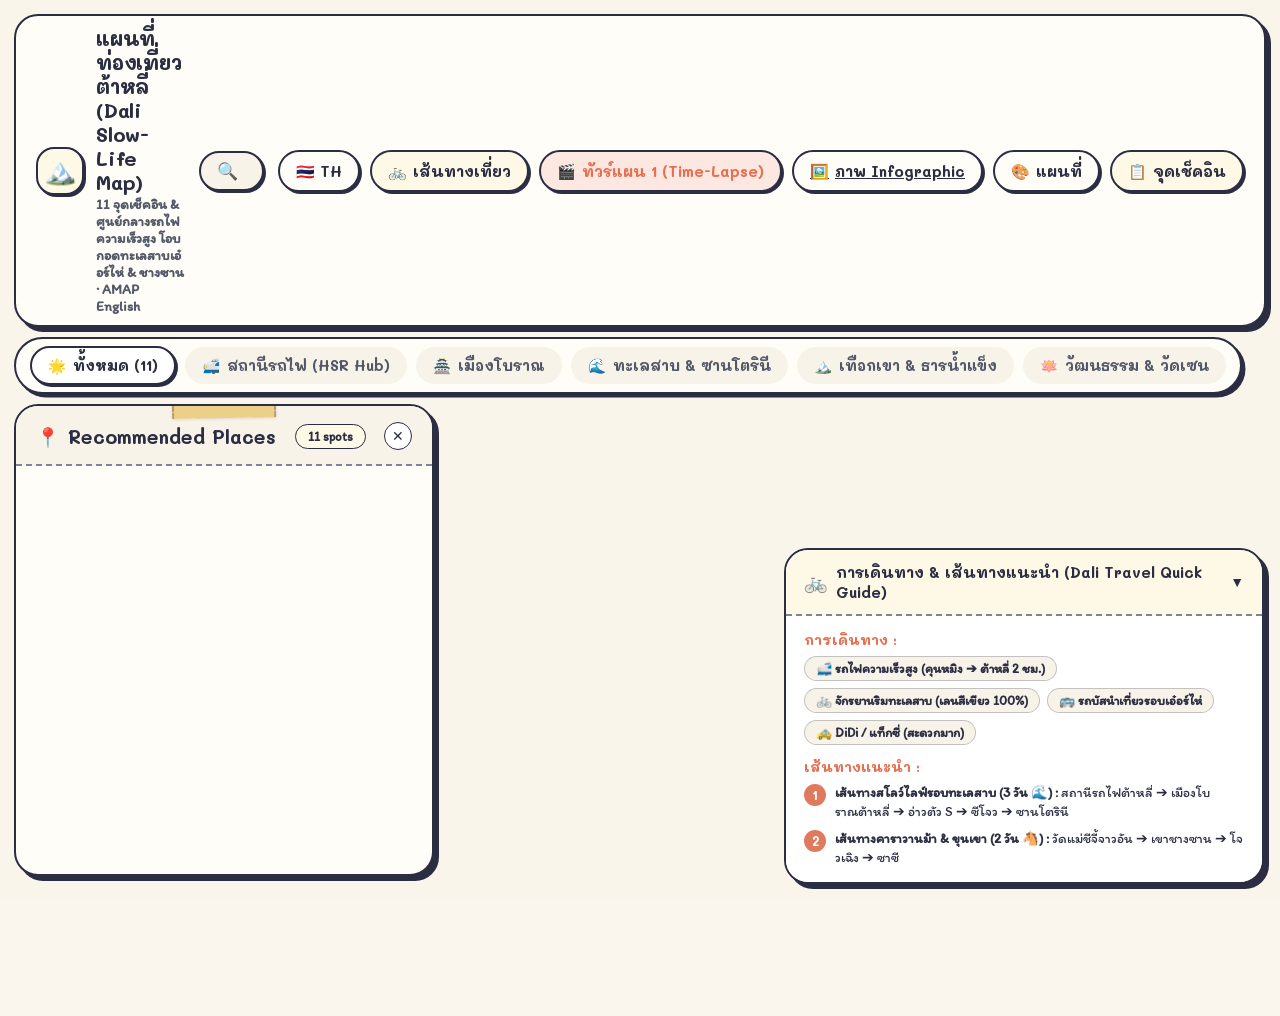
==== Dali/index.html @ 73f8899c "1st" ====
<!DOCTYPE html>
<html lang="en">
<head>
  <meta charset="UTF-8">
  <meta name="viewport" content="width=device-width, initial-scale=1.0">
  <title>Dali Geographic Discovery (AMAP English Edition)</title>
  <meta name="description" content="Interactive Geographic Travel Map of Dali, Yunnan powered by AMAP English Edition. Explore the top 10 attractions with pins, routing, and bilingual guides.">
  
  <!-- Google Fonts for Chill Hand-Drawn Travel Infographic Aesthetic -->
  <link rel="preconnect" href="https://fonts.googleapis.com">
  <link rel="preconnect" href="https://fonts.gstatic.com" crossorigin>
  <link href="https://fonts.googleapis.com/css2?family=Comfortaa:wght@600;700&family=Itim&family=Mali:ital,wght@0,400;0,500;0,600;0,700;1,400&family=Patrick+Hand&family=Quicksand:wght@500;600;700&display=swap" rel="stylesheet">
  
  <!-- Leaflet Map CSS -->
  <link rel="stylesheet" href="https://unpkg.com/leaflet@1.9.4/dist/leaflet.css" integrity="sha256-p4NxAoJBhIIN+hmNHrzRCf9tD/miZyoHS5obTRR9BMY=" crossorigin=""/>
  
  <!-- Application CSS -->
  <link rel="stylesheet" href="style.css">
</head>
<body>

  <div class="app-container">

    <!-- Top Floating Navigation Bar (Cozy Paper Sketch Style) -->
    <header class="top-navbar">
      <!-- Brand Section -->
      <div class="brand-section" id="brandSection" title="Click to reset map view">
        <div class="brand-icon">🏔️</div>
        <div class="brand-text">
          <h1 id="appTitle">แผนที่ท่องเที่ยวต้าหลี่ (Dali Slow-Life Map)</h1>
          <p id="appSubtitle">11 จุดเช็คอิน & ศูนย์กลางรถไฟความเร็วสูง โอบกอดทะเลสาบเอ๋อร์ไห่ & ชางซาน · AMAP English</p>
        </div>
      </div>

      <!-- Search Input -->
      <div class="nav-center">
        <div class="search-box">
          <span class="search-icon">🔍</span>
          <input type="text" id="searchInput" class="search-input" placeholder="ค้นหาจุดเช็คอิน, ชื่อภาษาอังกฤษ, จีน..." autocomplete="off">
          <button id="clearSearchBtn" class="clear-search-btn" title="Clear search">✕</button>
        </div>
      </div>

      <!-- Action Buttons -->
      <div class="nav-actions">
        <!-- Language Switcher -->
        <button id="btnLangToggle" class="btn-nav" title="Switch Language (TH / EN)">
          🇹🇭 TH
        </button>
        <!-- Scenic Route Toggle -->
        <button id="btnScenicRoute" class="btn-nav active" title="Toggle Scenic Travel Trails on map">
          <span>🚲</span> เส้นทางเที่ยว
        </button>
        <!-- Auto Tour -->
        <button id="btnAutoTour" class="btn-nav btn-tour" title="เปิดทัวร์อัตโนมัติ & ไทม์แลปส์ แผน 1: หุบเขาเสือกระโจน & ต้าหลี่ ซานโตรินี (6 วัน 5 คืน)">
          <span>🎬</span> ทัวร์แผน 1 (Time-Lapse)
        </button>
        <!-- Infographic Image Link -->
        <a href="dali_travel_infographic.png" target="_blank" class="btn-nav" id="btnInfographicPng" title="เปิดดู / ดาวน์โหลดภาพ Infographic แผนที่ลายเส้น (.PNG)">
          <span>🖼️</span> ภาพ Infographic
        </a>
        <!-- Map Style Switcher -->
        <button id="btnMapStyle" class="btn-nav" title="Toggle Map Layer (Cozy Paper AMAP / English / Bilingual / Satellite)">
          <span>🎨</span> แผนที่
        </button>
        <!-- Sidebar Toggle -->
        <button id="btnToggleSidebar" class="btn-nav active" title="Toggle attractions sidebar">
          <span>📋</span> จุดเช็คอิน
        </button>
      </div>
    </header>

    <!-- Category Filter Bar -->
    <nav class="filter-bar" aria-label="Attraction Categories">
      <button class="filter-pill active" data-category="all" id="filterAll">
        <span>🌟</span> ทั้งหมด (11)
      </button>
      <button class="filter-pill" data-category="transit_hub" id="filterTransit">
        <span>🚅</span> สถานีรถไฟ (HSR Hub)
      </button>
      <button class="filter-pill" data-category="ancient_town" id="filterTown">
        <span>🏯</span> เมืองโบราณ
      </button>
      <button class="filter-pill" data-category="nature_lake" id="filterLake">
        <span>🌊</span> ทะเลสาบ & ซานโตรินี
      </button>
      <button class="filter-pill" data-category="mountain_nature" id="filterMountain">
        <span>🏔️</span> เทือกเขา & ธารน้ำแข็ง
      </button>
      <button class="filter-pill" data-category="culture_heritage" id="filterCulture">
        <span>🪷</span> วัฒนธรรม & วัดเซน
      </button>
    </nav>

    <!-- Left Collapsible Sidebar -->
    <aside class="sidebar-panel" id="sidebarPanel">
      <div class="sidebar-header">
        <h2 id="sidebarHeaderTitle">
          <span>📍</span> Recommended Places
        </h2>
        <span class="sidebar-badge" id="attractionCount">11 spots</span>
        <button class="sidebar-close-btn" id="sidebarCloseBtn" title="Close sidebar">✕</button>
      </div>
      <div class="sidebar-content" id="attractionList">
        <!-- Rendered dynamically by app.js -->
      </div>
    </aside>

    <!-- Main Map Canvas -->
    <main id="map" aria-label="Interactive Map of Dali"></main>

    <!-- Auto Tour Bottom Player Banner -->
    <div class="tour-banner" id="tourBanner">
      <div class="tour-progress-box">
        <span class="tour-progress-title" id="tourProgressTitle">1. Dali Ancient Town</span>
        <span class="tour-progress-sub" id="tourProgressSub">Browsing Dali's scenic geography on AMAP...</span>
      </div>
      <div class="tour-controls">
        <button class="tour-btn" id="tourBtnNext" title="Skip to next spot">⏭️</button>
        <button class="tour-btn" id="tourBtnStop" title="Stop tour">⏹️</button>
      </div>
    </div>

    <!-- Cozy Travel Infographic Bottom Banner (Heilongjiang Illustrated Guide Style) -->
    <div class="travel-guide-banner" id="travelGuideBanner">
      <div class="guide-banner-header" id="guideBannerToggle" title="คลิกเพื่อย่อ/ขยายคำแนะนำการเดินทาง">
        <div class="guide-banner-title">
          <span class="guide-icon">🚲</span>
          <strong id="guideBannerTitle">การเดินทาง & เส้นทางแนะนำ (Dali Travel Quick Guide)</strong>
        </div>
        <button class="guide-collapse-btn" id="btnToggleGuideBanner" title="Toggle guide">▼</button>
      </div>
      <div class="guide-banner-body" id="guideBannerBody">
        <div class="guide-section">
          <span class="guide-label" id="guideTransportLabel">การเดินทาง :</span>
          <div class="guide-chips">
            <span class="guide-chip">🚅 <strong id="chipHsr">รถไฟความเร็วสูง</strong> (คุนหมิง ➔ ต้าหลี่ 2 ชม.)</span>
            <span class="guide-chip">🚲 <strong id="chipBike">จักรยานริมทะเลสาบ</strong> (เลนสีเขียว 100%)</span>
            <span class="guide-chip">🚌 <strong id="chipBus">รถบัสนำเที่ยวรอบเอ๋อร์ไห่</strong></span>
            <span class="guide-chip">🚕 <strong id="chipTaxi">DiDi / แท็กซี่</strong> (สะดวกมาก)</span>
          </div>
        </div>
        <div class="guide-section">
          <span class="guide-label" id="guideRoutesLabel">เส้นทางแนะนำ :</span>
          <div class="guide-routes">
            <div class="guide-route-item">
              <span class="route-num">1</span>
              <span class="route-desc" id="route1Desc"><strong>เส้นทางสโลว์ไลฟ์รอบทะเลสาบ (3 วัน 🌊) :</strong> สถานีรถไฟต้าหลี่ ➔ เมืองโบราณต้าหลี่ ➔ อ่าวตัว S ➔ ซีโจว ➔ ซานโตรินี</span>
            </div>
            <div class="guide-route-item">
              <span class="route-num">2</span>
              <span class="route-desc" id="route2Desc"><strong>เส้นทางคาราวานม้า & ขุนเขา (2 วัน 🐴) :</strong> วัดแม่ชีจี้จาวอัน ➔ เขาชางซาน ➔ โจวเฉิง ➔ ซาซี</span>
            </div>
          </div>
        </div>
      </div>
    </div>

    <!-- Detailed Modal Popup Window (Travel Diary Scrapbook Style) -->
    <div class="modal-overlay" id="modalOverlay">
      <div class="modal-container" id="attractionModal" role="dialog" aria-modal="true">
        
        <!-- Hero Header -->
        <div class="modal-hero">
          <img id="modalHeroImg" class="modal-hero-img" src="" alt="Attraction" />
          <div class="modal-hero-overlay"></div>
          
          <div class="modal-badges-top">
            <span class="badge-tag" id="modalOrderBadge" style="background:#0284c7">Spot 1 / 10</span>
            <span class="badge-tag" id="modalCategoryBadge" style="background:rgba(255,255,255,0.2)">Historic Town</span>
          </div>

          <button class="modal-close-btn" id="modalCloseBtn" title="Close window">✕</button>

          <div class="modal-hero-content">
            <h2 class="modal-title-th" id="modalTitleTh">Place Name</h2>
            <div class="modal-title-sub" id="modalTitleSub">Chinese · Pinyin (English)</div>
          </div>
        </div>

        <!-- Modal Body Content -->
        <div class="modal-body">
          
          <!-- Rating Box -->
          <div class="rating-bar">
            <div class="rating-score" id="modalRatingScore">⭐ 4.9 / 5.0</div>
            <div class="rating-desc" id="modalRatingDesc">Highly rated by international travelers</div>
          </div>

          <!-- Description Section -->
          <div class="section-block">
            <p class="desc-text" id="modalDescription"></p>
          </div>

          <!-- Info Grid -->
          <div class="info-grid">
            <div class="info-item">
              <div class="info-item-label" id="labelHours">⏰ Opening Hours</div>
              <div class="info-item-value" id="modalHours"></div>
            </div>
            <div class="info-item">
              <div class="info-item-label" id="labelBestTime">🌅 Best Time (Golden Hour)</div>
              <div class="info-item-value" id="modalBestTime"></div>
            </div>
            <div class="info-item">
              <div class="info-item-label" id="labelTicket">🎫 Admission Fee</div>
              <div class="info-item-value" id="modalTicket"></div>
            </div>
            <div class="info-item">
              <div class="info-item-label" id="labelTransport">🚕 Getting There</div>
              <div class="info-item-value" id="modalTransport"></div>
            </div>
          </div>

          <!-- Highlights Section -->
          <div class="section-block">
            <h3 id="labelHighlights"><span>✨</span> Must-See Highlights</h3>
            <ul class="highlight-list" id="modalHighlights"></ul>
          </div>

        </div>

        <!-- Modal Footer Actions -->
        <div class="modal-footer">
          <div class="nav-modal-group">
            <button class="btn-modal-nav" id="btnModalPrev"><span>◀</span> Previous</button>
            <button class="btn-modal-nav" id="btnModalNext">Next <span>▶</span></button>
          </div>

          <div class="external-map-group">
            <button class="btn-map-action btn-copy-gps" id="btnCopyGps" title="Copy GPS Coordinates">
              <span>📋</span> Copy GPS
            </button>
            <a class="btn-map-action btn-gaode" id="btnGaodeMap" target="_blank" rel="noopener noreferrer" title="Open in Gaode Map (Amap)">
              <span>📍</span> Gaode Map
            </a>
            <a class="btn-map-action btn-copy-gps" id="btnGoogleMap" target="_blank" rel="noopener noreferrer" title="Open in Google Maps">
              <span>🗺️</span> Google Maps
            </a>
          </div>
        </div>

      </div>
    </div>

    <!-- Toast Notification -->
    <div class="toast-msg" id="toastMsg">Copied!</div>

  </div>

  <!-- Leaflet Map JS -->
  <script src="https://unpkg.com/leaflet@1.9.4/dist/leaflet.js" integrity="sha256-20nQCchB9co0qIjJZRGuk2/Z9VM+kNiyxNV1lvTlZBo=" crossorigin=""></script>
  
  <!-- Data and Application Script -->
  <script src="data.js"></script>
  <script src="plan1_data.js"></script>
  <script src="plan1_tour.js"></script>
  <script src="app.js"></script>
</body>
</html>
---- Dali/style.css ----
/* ==========================================================================
   Dali Geographic Discovery - Hand-Drawn Cozy Travel Infographic Theme
   Large, Highly Legible Typography (Mali & Itim Hand-Lettering)
   ========================================================================== */

:root {
  /* Typography - Playful Hand-Drawn Lettering */
  --font-main: 'Itim', 'Mali', 'Comfortaa', -apple-system, BlinkMacSystemFont, 'Segoe UI', sans-serif;
  --font-heading: 'Mali', 'Itim', cursive, sans-serif;
  --font-hand: 'Patrick Hand', 'Mali', cursive;

  /* Color Palette - Warm Paper, Charcoal Ink & Cozy Pastels */
  --color-canvas: #FAF6EE;
  --color-paper: #FFFDF8;
  --color-paper-alt: #F7F3E9;
  --color-ink: #2B2D42;
  --color-ink-muted: #535868;
  --color-ink-light: #7E8496;

  /* Accent Tones */
  --color-primary: #E07A5F;
  --color-primary-soft: #FDE8E1;
  --color-accent: #F4A261;
  --color-lake: #4EA8DE;
  --color-lake-soft: #E2F3FD;
  --color-sage: #5B8266;
  --color-sage-soft: #E5F0E8;
  --color-gold: #E9C46A;
  --color-gold-soft: #FEF8E7;
  --color-lavender: #9D8DF1;
  --color-lavender-soft: #F0EDFD;
  --color-coral: #E76F51;

  /* Doodle Outline & Shadow Styling (Comic / Neobrutalist Sketch) */
  --border-doodle: 2.2px solid var(--color-ink);
  --border-doodle-thick: 2.8px solid var(--color-ink);
  --border-doodle-thin: 1.8px solid var(--color-ink);
  --shadow-doodle-sm: 2px 2px 0px var(--color-ink);
  --shadow-doodle: 3.5px 3.5px 0px var(--color-ink);
  --shadow-doodle-lg: 5px 5px 0px var(--color-ink);
  --shadow-doodle-hover: 1.5px 1.5px 0px var(--color-ink);

  /* Border Radii */
  --radius-sm: 12px;
  --radius-md: 18px;
  --radius-lg: 24px;
  --radius-full: 9999px;

  /* Transitions */
  --transition-bounce: all 0.22s cubic-bezier(0.34, 1.56, 0.64, 1);
  --transition-smooth: all 0.2s ease-in-out;
}

/* Base Reset */
* {
  margin: 0;
  padding: 0;
  box-sizing: border-box;
}

body {
  font-family: var(--font-main);
  font-size: 15px;
  background-color: var(--color-canvas);
  color: var(--color-ink);
  overflow: hidden;
  height: 100vh;
  width: 100vw;
  user-select: none;
  -webkit-font-smoothing: antialiased;
}

/* App Container */
.app-container {
  position: relative;
  width: 100vw;
  height: 100vh;
  overflow: hidden;
  background-color: var(--color-canvas);
}

/* Map Canvas - Soft Cozy Paper Base */
#map {
  width: 100%;
  height: 100%;
  background: #FAF5EB;
  z-index: 1;
}

/* Cozy Illustrated Map Tile Filter (Blends AMAP into Warm Paper Aesthetic) */
.leaflet-tile-pane {
  transition: filter 0.3s ease;
}

.cozy-tile-filter .leaflet-tile-pane {
  filter: sepia(28%) saturate(120%) hue-rotate(5deg) contrast(100%) brightness(98%);
}

/* --------------------------------------------------------------------------
   Top Floating Navigation Bar (Cozy Paper Sketch Style)
   -------------------------------------------------------------------------- */
.top-navbar {
  position: absolute;
  top: 14px;
  left: 14px;
  right: 14px;
  z-index: 1000;
  display: flex;
  align-items: center;
  justify-content: space-between;
  gap: 14px;
  padding: 10px 20px;
  background: var(--color-paper);
  border: var(--border-doodle-thick);
  border-radius: var(--radius-lg);
  box-shadow: var(--shadow-doodle-lg);
  pointer-events: auto;
}

/* Brand Section */
.brand-section {
  display: flex;
  align-items: center;
  gap: 12px;
  cursor: pointer;
  transition: var(--transition-bounce);
}

.brand-section:hover {
  transform: scale(1.02) rotate(-0.5deg);
}

.brand-icon {
  width: 48px;
  height: 48px;
  border-radius: var(--radius-md);
  background: var(--color-gold-soft);
  border: var(--border-doodle);
  box-shadow: var(--shadow-doodle-sm);
  display: flex;
  align-items: center;
  justify-content: center;
  font-size: 26px;
  flex-shrink: 0;
}

.brand-text h1 {
  font-family: var(--font-heading);
  font-size: 20px;
  font-weight: 700;
  color: var(--color-ink);
  line-height: 1.2;
  letter-spacing: -0.2px;
}

.brand-text p {
  font-size: 14px;
  font-weight: 600;
  color: var(--color-ink-muted);
  margin-top: 2px;
}

/* Search Box */
.nav-center {
  flex: 1;
  max-width: 460px;
}

.search-box {
  position: relative;
  display: flex;
  align-items: center;
  background: var(--color-paper-alt);
  border: var(--border-doodle);
  border-radius: var(--radius-full);
  padding: 8px 16px;
  box-shadow: var(--shadow-doodle-sm);
  transition: var(--transition-smooth);
}

.search-box:focus-within {
  background: #FFFFFF;
  border-color: var(--color-primary);
  box-shadow: var(--shadow-doodle);
}

.search-icon {
  font-size: 17px;
  color: var(--color-ink-muted);
  margin-right: 8px;
}

.search-input {
  width: 100%;
  border: none;
  background: transparent;
  outline: none;
  font-family: var(--font-main);
  font-size: 15.5px;
  font-weight: 600;
  color: var(--color-ink);
}

.search-input::placeholder {
  color: var(--color-ink-light);
  font-style: italic;
}

.clear-search-btn {
  background: none;
  border: none;
  font-size: 16px;
  color: var(--color-ink-muted);
  cursor: pointer;
  padding: 2px 6px;
  display: none;
  transition: var(--transition-smooth);
}

.clear-search-btn:hover {
  color: var(--color-coral);
  transform: scale(1.15);
}

/* Nav Action Buttons */
.nav-actions {
  display: flex;
  align-items: center;
  gap: 10px;
}

.btn-nav {
  display: inline-flex;
  align-items: center;
  gap: 6px;
  padding: 9px 16px;
  font-family: var(--font-heading);
  font-size: 15px;
  font-weight: 700;
  background: var(--color-paper);
  color: var(--color-ink);
  border: var(--border-doodle);
  border-radius: var(--radius-full);
  box-shadow: var(--shadow-doodle-sm);
  cursor: pointer;
  transition: var(--transition-bounce);
  white-space: nowrap;
}

.btn-nav:hover {
  transform: translate(-1.5px, -1.5px);
  box-shadow: var(--shadow-doodle);
  background: #FFFFFF;
}

.btn-nav:active {
  transform: translate(2px, 2px);
  box-shadow: 0px 0px 0px var(--color-ink);
}

.btn-nav.active {
  background: var(--color-gold-soft);
  border-color: var(--color-ink);
  color: var(--color-ink);
  font-weight: 800;
}

.btn-tour {
  background: var(--color-primary-soft);
  color: var(--color-coral);
}

.btn-tour:hover {
  background: #FFEDD5;
}

/* --------------------------------------------------------------------------
   Category Filter Bar (Cute Pastel Badges)
   -------------------------------------------------------------------------- */
.filter-bar {
  position: absolute;
  top: 108px;
  left: 14px;
  z-index: 990;
  display: flex;
  align-items: center;
  gap: 9px;
  padding: 7px 14px;
  background: var(--color-paper);
  border: var(--border-doodle);
  border-radius: var(--radius-full);
  box-shadow: var(--shadow-doodle);
  pointer-events: auto;
  overflow-x: auto;
  max-width: calc(100vw - 28px);
}

.filter-pill {
  display: inline-flex;
  align-items: center;
  gap: 7px;
  padding: 8px 16px;
  font-family: var(--font-heading);
  font-size: 14.5px;
  font-weight: 700;
  background: var(--color-paper-alt);
  color: var(--color-ink-muted);
  border: 1.5px solid transparent;
  border-radius: var(--radius-full);
  cursor: pointer;
  transition: var(--transition-bounce);
  white-space: nowrap;
}

.filter-pill:hover {
  background: #FFFFFF;
  color: var(--color-ink);
  transform: translateY(-1.5px);
}

.filter-pill.active {
  background: #FFFFFF;
  color: var(--color-ink);
  border: var(--border-doodle);
  box-shadow: var(--shadow-doodle-sm);
  font-weight: 800;
}

/* Category specific active colors */
.filter-pill[data-category="transit_hub"].active {
  background: #FEE2E2;
}
.filter-pill[data-category="ancient_town"].active {
  background: #FFF1E6;
}
.filter-pill[data-category="nature_lake"].active {
  background: var(--color-lake-soft);
}
.filter-pill[data-category="mountain_nature"].active {
  background: var(--color-sage-soft);
}
.filter-pill[data-category="culture_heritage"].active {
  background: var(--color-lavender-soft);
}

/* --------------------------------------------------------------------------
   Left Collapsible Sidebar (Travel Diary Scrapbook)
   -------------------------------------------------------------------------- */
.sidebar-panel {
  position: absolute;
  top: 172px;
  bottom: 24px;
  left: 14px;
  width: 420px;
  z-index: 990;
  display: flex;
  flex-direction: column;
  background: var(--color-paper);
  border: var(--border-doodle-thick);
  border-radius: var(--radius-lg);
  box-shadow: var(--shadow-doodle-lg);
  transition: transform 0.32s cubic-bezier(0.34, 1.56, 0.64, 1);
  overflow: hidden;
  pointer-events: auto;
}

.sidebar-panel.collapsed {
  transform: translateX(-460px);
}

/* Decorative Washi Tape on Sidebar */
.sidebar-panel::before {
  content: "";
  position: absolute;
  top: -8px;
  left: 50%;
  transform: translateX(-50%) rotate(-1deg);
  width: 100px;
  height: 20px;
  background: rgba(233, 196, 106, 0.75);
  border-left: 2px dashed rgba(43, 45, 66, 0.3);
  border-right: 2px dashed rgba(43, 45, 66, 0.3);
  z-index: 10;
  box-shadow: 0 1px 3px rgba(0,0,0,0.1);
}

.sidebar-header {
  display: flex;
  align-items: center;
  justify-content: space-between;
  padding: 16px 20px 14px;
  border-bottom: 2px dashed var(--color-ink-light);
  background: var(--color-paper-alt);
}

.sidebar-header h2 {
  font-family: var(--font-heading);
  font-size: 19px;
  font-weight: 700;
  color: var(--color-ink);
  display: flex;
  align-items: center;
  gap: 8px;
}

.sidebar-badge {
  font-size: 13px;
  font-weight: 700;
  padding: 4px 12px;
  border-radius: var(--radius-full);
  background: var(--color-gold-soft);
  border: var(--border-doodle-thin);
  color: var(--color-ink);
}

.sidebar-close-btn {
  background: none;
  border: var(--border-doodle-thin);
  width: 28px;
  height: 28px;
  border-radius: 50%;
  font-size: 14px;
  cursor: pointer;
  display: flex;
  align-items: center;
  justify-content: center;
  color: var(--color-ink);
  background: #FFFFFF;
  transition: var(--transition-bounce);
}

.sidebar-close-btn:hover {
  transform: scale(1.1) rotate(90deg);
  background: #FEE2E2;
}

.sidebar-content {
  flex: 1;
  overflow-y: auto;
  padding: 14px 16px;
  display: flex;
  flex-direction: column;
  gap: 14px;
}

.sidebar-content::-webkit-scrollbar {
  width: 7px;
}
.sidebar-content::-webkit-scrollbar-thumb {
  background: var(--color-ink-light);
  border-radius: 4px;
}

/* --------------------------------------------------------------------------
   Attraction Cards (Hand-Drawn Index Cards / Postcards)
   -------------------------------------------------------------------------- */
.attraction-card {
  position: relative;
  display: flex;
  flex-direction: column;
  gap: 11px;
  padding: 14px;
  background: #FFFFFF;
  border: var(--border-doodle);
  border-radius: var(--radius-md);
  box-shadow: var(--shadow-doodle-sm);
  cursor: pointer;
  transition: var(--transition-bounce);
}

.attraction-card:hover {
  transform: translate(-2px, -2px) rotate(-0.5deg);
  box-shadow: var(--shadow-doodle);
  background: #FFFEFA;
}

.attraction-card.active {
  border-color: var(--color-coral);
  background: #FFFBF5;
  box-shadow: var(--shadow-doodle);
  transform: translate(-2px, -2px);
}

/* Card Top Row */
.card-top-row {
  display: flex;
  gap: 14px;
  align-items: flex-start;
}

/* Polaroid-Style Image Thumbnail */
.card-thumb-wrapper {
  position: relative;
  width: 90px;
  height: 90px;
  flex-shrink: 0;
  border-radius: var(--radius-sm);
  overflow: hidden;
  border: var(--border-doodle-thin);
  background: #FFFFFF;
  box-shadow: 1px 1px 0px var(--color-ink);
}

.card-thumb {
  width: 100%;
  height: 100%;
  object-fit: cover;
  transition: transform 0.3s ease;
}

.attraction-card:hover .card-thumb {
  transform: scale(1.08);
}

.card-order-tag {
  position: absolute;
  top: 4px;
  left: 4px;
  width: 25px;
  height: 25px;
  border-radius: 50%;
  background: var(--color-ink);
  color: #FFFFFF;
  font-family: var(--font-heading);
  font-size: 12.5px;
  font-weight: 700;
  display: flex;
  align-items: center;
  justify-content: center;
  border: 1.5px solid #FFFFFF;
  box-shadow: 0 1px 3px rgba(0,0,0,0.3);
}

.card-info {
  flex: 1;
  min-width: 0;
}

.card-title-row {
  display: flex;
  align-items: baseline;
  justify-content: space-between;
  gap: 6px;
  margin-bottom: 2px;
}

.card-title {
  font-family: var(--font-heading);
  font-size: 17.5px;
  font-weight: 700;
  color: var(--color-ink);
  white-space: nowrap;
  overflow: hidden;
  text-overflow: ellipsis;
}

.card-score {
  font-size: 14px;
  font-weight: 700;
  color: #D97706;
  white-space: nowrap;
}

.card-sub {
  font-size: 13.5px;
  color: var(--color-ink-muted);
  white-space: nowrap;
  overflow: hidden;
  text-overflow: ellipsis;
  margin-bottom: 7px;
}

.card-meta-chips {
  display: flex;
  flex-wrap: wrap;
  gap: 6px;
}

.card-chip {
  font-size: 12.5px;
  font-weight: 600;
  padding: 3px 9px;
  border-radius: var(--radius-full);
  background: var(--color-paper-alt);
  border: 1px solid rgba(43, 45, 66, 0.22);
  color: var(--color-ink-muted);
}

/* 3 Short Bullet Points in Card (Heilongjiang Illustrated Guide Style!) */
.card-bullets-list {
  display: flex;
  flex-direction: column;
  gap: 5px;
  padding-top: 10px;
  border-top: 1.5px dashed rgba(43, 45, 66, 0.2);
  list-style: none;
}

.card-bullet-item {
  display: flex;
  align-items: flex-start;
  gap: 7px;
  font-size: 14px;
  font-weight: 500;
  color: var(--color-ink);
  line-height: 1.45;
}

.card-bullet-dot {
  width: 7px;
  height: 7px;
  border-radius: 50%;
  background: var(--color-primary);
  margin-top: 6px;
  flex-shrink: 0;
}

/* --------------------------------------------------------------------------
   Cozy Illustrated Pinpoint Marker Pins on Map
   Exact Mathematical Needle Anchor for Zero Drift Under Zoom
   -------------------------------------------------------------------------- */
.leaflet-precise-marker-wrapper {
  background: transparent !important;
  border: none !important;
}

.cozy-sticker-marker {
  position: relative;
  width: 250px;
  height: 60px;
  pointer-events: auto;
  cursor: pointer;
  filter: drop-shadow(2px 2px 0px rgba(43, 45, 66, 0.9));
  transition: transform 0.2s cubic-bezier(0.34, 1.56, 0.64, 1);
}

.cozy-sticker-marker:hover {
  transform: scale(1.08) translateY(-4px) rotate(-1deg);
}

.cozy-sticker-marker.active {
  transform: scale(1.12) translateY(-6px);
  filter: drop-shadow(3px 3px 0px rgba(224, 122, 95, 0.9));
}

/* The Sticker Pill Bubble */
.sticker-pill {
  position: absolute;
  top: 0;
  left: 50%;
  transform: translateX(-50%);
  display: flex;
  align-items: center;
  gap: 7px;
  padding: 5px 12px 5px 8px;
  background: #FFFFFF;
  border: 2.4px solid var(--color-ink);
  border-radius: var(--radius-full);
  white-space: nowrap;
  max-width: 246px;
  z-index: 2;
}

.sticker-num {
  width: 25px;
  height: 25px;
  border-radius: 50%;
  background: var(--color-ink);
  color: #FFFFFF;
  font-family: var(--font-heading);
  font-size: 13.5px;
  font-weight: 700;
  display: flex;
  align-items: center;
  justify-content: center;
  flex-shrink: 0;
}

.sticker-icon {
  font-size: 17px;
  line-height: 1;
}

.sticker-name {
  font-family: var(--font-heading);
  font-size: 14px;
  font-weight: 700;
  color: var(--color-ink);
  max-width: 170px;
  overflow: hidden;
  text-overflow: ellipsis;
}

/* The Needle Pointer (Pointing to [125, 60]) */
.sticker-needle {
  position: absolute;
  bottom: 6px;
  left: 50%;
  transform: translateX(-50%);
  width: 0;
  height: 0;
  border-left: 8px solid transparent;
  border-right: 8px solid transparent;
  border-top: 11px solid var(--color-ink);
  z-index: 1;
}

/* Needle Inner Colored Core */
.sticker-needle::after {
  content: "";
  position: absolute;
  top: -11px;
  left: -6px;
  width: 0;
  height: 0;
  border-left: 6px solid transparent;
  border-right: 6px solid transparent;
  border-top: 8px solid #FFFFFF;
}

/* Coordinate Ground Anchor Dot */
.sticker-dot {
  position: absolute;
  bottom: 0px;
  left: 50%;
  transform: translateX(-50%);
  width: 8px;
  height: 8px;
  border-radius: 50%;
  background: var(--color-ink);
  border: 1.5px solid #FFFFFF;
  z-index: 3;
}

/* Custom Leaflet Tooltip (Chill Sketch Card) */
.custom-leaflet-tooltip {
  background: var(--color-paper) !important;
  color: var(--color-ink) !important;
  border: var(--border-doodle) !important;
  border-radius: var(--radius-md) !important;
  box-shadow: var(--shadow-doodle) !important;
  padding: 12px 16px !important;
  font-family: var(--font-main) !important;
}

.leaflet-tooltip-top:before {
  border-top-color: var(--color-ink) !important;
}

/* --------------------------------------------------------------------------
   Scenic Travel Route Dotted Lines on Map
   -------------------------------------------------------------------------- */
.scenic-route-dash {
  stroke-dasharray: 8, 8;
  animation: dashAnimation 30s linear infinite;
}

@keyframes dashAnimation {
  from { stroke-dashoffset: 200; }
  to { stroke-dashoffset: 0; }
}

/* --------------------------------------------------------------------------
   Signature Bottom Travel Infographic Card (Heilongjiang Style)
   -------------------------------------------------------------------------- */
.travel-guide-banner {
  position: absolute;
  bottom: 16px;
  right: 16px;
  z-index: 990;
  width: 480px;
  max-width: calc(100vw - 32px);
  background: var(--color-paper);
  border: var(--border-doodle-thick);
  border-radius: var(--radius-lg);
  box-shadow: var(--shadow-doodle-lg);
  overflow: hidden;
  pointer-events: auto;
  transition: var(--transition-bounce);
}

.guide-banner-header {
  display: flex;
  align-items: center;
  justify-content: space-between;
  padding: 12px 18px;
  background: var(--color-gold-soft);
  border-bottom: 2px dashed var(--color-ink-light);
  cursor: pointer;
}

.guide-banner-title {
  display: flex;
  align-items: center;
  gap: 8px;
  font-family: var(--font-heading);
  font-size: 15px;
  font-weight: 700;
  color: var(--color-ink);
}

.guide-icon {
  font-size: 19px;
}

.guide-collapse-btn {
  background: none;
  border: none;
  font-size: 14px;
  color: var(--color-ink);
  cursor: pointer;
  transition: transform 0.2s ease;
}

.travel-guide-banner.minimized .guide-collapse-btn {
  transform: rotate(-180deg);
}

.travel-guide-banner.minimized .guide-banner-body {
  display: none;
}

.guide-banner-body {
  padding: 14px 18px;
  display: flex;
  flex-direction: column;
  gap: 12px;
  background: #FFFFFF;
}

.guide-section {
  display: flex;
  flex-direction: column;
  gap: 7px;
}

.guide-label {
  font-family: var(--font-heading);
  font-size: 14px;
  font-weight: 700;
  color: var(--color-coral);
  display: flex;
  align-items: center;
  gap: 5px;
}

.guide-chips {
  display: flex;
  flex-wrap: wrap;
  gap: 7px;
}

.guide-chip {
  font-size: 13px;
  font-weight: 600;
  padding: 4px 11px;
  border-radius: var(--radius-full);
  background: var(--color-paper-alt);
  border: 1px solid rgba(43, 45, 66, 0.25);
  color: var(--color-ink);
}

.guide-routes {
  display: flex;
  flex-direction: column;
  gap: 7px;
}

.guide-route-item {
  display: flex;
  align-items: flex-start;
  gap: 9px;
  font-size: 13.5px;
  line-height: 1.45;
  color: var(--color-ink);
}

.route-num {
  width: 22px;
  height: 22px;
  border-radius: 50%;
  background: var(--color-primary);
  color: #FFFFFF;
  font-family: var(--font-heading);
  font-size: 12.5px;
  font-weight: 700;
  display: flex;
  align-items: center;
  justify-content: center;
  flex-shrink: 0;
  margin-top: 1px;
}

/* --------------------------------------------------------------------------
   Auto Tour Player Banner
   -------------------------------------------------------------------------- */
.tour-banner {
  position: absolute;
  bottom: 20px;
  left: 50%;
  transform: translateX(-50%) translateY(120px);
  z-index: 1000;
  display: flex;
  align-items: center;
  gap: 18px;
  padding: 12px 24px;
  background: var(--color-paper);
  border: var(--border-doodle-thick);
  border-radius: var(--radius-full);
  box-shadow: var(--shadow-doodle-lg);
  pointer-events: auto;
  transition: transform 0.3s cubic-bezier(0.34, 1.56, 0.64, 1);
}

.tour-banner.active {
  transform: translateX(-50%) translateY(0);
}

.tour-progress-box {
  display: flex;
  flex-direction: column;
}

.tour-progress-title {
  font-family: var(--font-heading);
  font-size: 16px;
  font-weight: 700;
  color: var(--color-ink);
}

.tour-progress-sub {
  font-size: 13px;
  color: var(--color-ink-muted);
}

.tour-controls {
  display: flex;
  gap: 10px;
}

.tour-btn {
  background: var(--color-paper-alt);
  border: var(--border-doodle);
  border-radius: 50%;
  width: 36px;
  height: 36px;
  cursor: pointer;
  display: flex;
  align-items: center;
  justify-content: center;
  font-size: 16px;
  transition: var(--transition-bounce);
}

.tour-btn:hover {
  transform: scale(1.1);
  background: #FFFFFF;
}

/* --------------------------------------------------------------------------
   Travel Diary Scrapbook Modal Window
   -------------------------------------------------------------------------- */
.modal-overlay {
  position: fixed;
  inset: 0;
  z-index: 2000;
  background: rgba(43, 45, 66, 0.55);
  backdrop-filter: blur(4px);
  display: flex;
  align-items: center;
  justify-content: center;
  padding: 20px;
  opacity: 0;
  pointer-events: none;
  transition: opacity 0.28s ease;
}

.modal-overlay.active {
  opacity: 1;
  pointer-events: auto;
}

.modal-container {
  position: relative;
  width: 100%;
  max-width: 660px;
  max-height: 88vh;
  background: var(--color-paper);
  border: var(--border-doodle-thick);
  border-radius: var(--radius-lg);
  box-shadow: var(--shadow-doodle-lg);
  display: flex;
  flex-direction: column;
  overflow: hidden;
  transform: scale(0.92) rotate(-1deg);
  transition: transform 0.3s cubic-bezier(0.34, 1.56, 0.64, 1);
}

.modal-overlay.active .modal-container {
  transform: scale(1) rotate(0deg);
}

/* Washi Tape on Modal Header */
.modal-container::before {
  content: "";
  position: absolute;
  top: -8px;
  left: 50%;
  transform: translateX(-50%) rotate(1deg);
  width: 130px;
  height: 24px;
  background: rgba(224, 122, 95, 0.75);
  border-left: 2px dashed rgba(43, 45, 66, 0.3);
  border-right: 2px dashed rgba(43, 45, 66, 0.3);
  z-index: 20;
}

/* Modal Hero */
.modal-hero {
  position: relative;
  height: 250px;
  overflow: hidden;
  border-bottom: var(--border-doodle);
}

.modal-hero-img {
  width: 100%;
  height: 100%;
  object-fit: cover;
}

.modal-hero-overlay {
  position: absolute;
  inset: 0;
  background: linear-gradient(to top, rgba(43, 45, 66, 0.85) 0%, rgba(43, 45, 66, 0.2) 60%, transparent 100%);
}

.modal-badges-top {
  position: absolute;
  top: 14px;
  left: 14px;
  z-index: 5;
  display: flex;
  gap: 8px;
}

.badge-tag {
  font-family: var(--font-heading);
  font-size: 13px;
  font-weight: 700;
  padding: 5px 12px;
  border-radius: var(--radius-full);
  border: 1.8px solid var(--color-ink);
  box-shadow: var(--shadow-doodle-sm);
  color: var(--color-ink);
  background: #FFFFFF;
}

.modal-close-btn {
  position: absolute;
  top: 14px;
  right: 14px;
  z-index: 5;
  width: 36px;
  height: 36px;
  border-radius: 50%;
  background: #FFFFFF;
  border: var(--border-doodle);
  box-shadow: var(--shadow-doodle-sm);
  color: var(--color-ink);
  font-size: 18px;
  cursor: pointer;
  display: flex;
  align-items: center;
  justify-content: center;
  transition: var(--transition-bounce);
}

.modal-close-btn:hover {
  transform: scale(1.1) rotate(90deg);
  background: #FEE2E2;
}

.modal-hero-content {
  position: absolute;
  bottom: 16px;
  left: 20px;
  right: 20px;
  z-index: 5;
}

.modal-title-th {
  font-family: var(--font-heading);
  font-size: 26px;
  font-weight: 700;
  color: #FFFFFF;
  text-shadow: 1px 1px 2px rgba(0,0,0,0.6);
}

.modal-title-sub {
  font-size: 15px;
  color: #E2E8F0;
  margin-top: 3px;
}

/* Modal Body */
.modal-body {
  flex: 1;
  overflow-y: auto;
  padding: 20px;
  display: flex;
  flex-direction: column;
  gap: 16px;
  background: var(--color-paper);
}

.rating-bar {
  display: flex;
  align-items: center;
  gap: 12px;
  padding: 10px 16px;
  background: var(--color-gold-soft);
  border: var(--border-doodle-thin);
  border-radius: var(--radius-md);
}

.rating-score {
  font-family: var(--font-heading);
  font-size: 17px;
  font-weight: 700;
  color: #B45309;
}

.rating-desc {
  font-size: 14px;
  font-weight: 600;
  color: var(--color-ink-muted);
}

.section-block h3 {
  font-family: var(--font-heading);
  font-size: 17.5px;
  font-weight: 700;
  color: var(--color-ink);
  margin-bottom: 9px;
  display: flex;
  align-items: center;
  gap: 6px;
}

.desc-text {
  font-size: 15.5px;
  line-height: 1.65;
  color: var(--color-ink);
}

/* Info Grid (Pastel Sticky Notes) */
.info-grid {
  display: grid;
  grid-template-columns: repeat(2, 1fr);
  gap: 12px;
}

.info-item {
  padding: 12px 14px;
  background: #FFFFFF;
  border: var(--border-doodle-thin);
  border-radius: var(--radius-sm);
  box-shadow: 1.5px 1.5px 0px var(--color-ink);
}

.info-item-label {
  font-family: var(--font-heading);
  font-size: 12.5px;
  font-weight: 700;
  color: var(--color-coral);
  margin-bottom: 4px;
}

.info-item-value {
  font-size: 14.5px;
  color: var(--color-ink);
  line-height: 1.45;
}

/* Highlights List */
.highlight-list {
  list-style: none;
  display: flex;
  flex-direction: column;
  gap: 9px;
}

.highlight-list li {
  position: relative;
  padding-left: 24px;
  font-size: 14.5px;
  line-height: 1.55;
  color: var(--color-ink);
}

.highlight-list li::before {
  content: "✨";
  position: absolute;
  left: 0;
  top: 0;
  font-size: 15px;
}

/* Modal Footer */
.modal-footer {
  display: flex;
  align-items: center;
  justify-content: space-between;
  gap: 12px;
  padding: 14px 20px;
  background: var(--color-paper-alt);
  border-top: var(--border-doodle);
}

.nav-modal-group, .external-map-group {
  display: flex;
  gap: 8px;
}

.btn-modal-nav, .btn-map-action {
  font-family: var(--font-heading);
  font-size: 14px;
  font-weight: 700;
  padding: 8px 14px;
  border: var(--border-doodle);
  border-radius: var(--radius-full);
  background: #FFFFFF;
  color: var(--color-ink);
  cursor: pointer;
  box-shadow: var(--shadow-doodle-sm);
  text-decoration: none;
  display: inline-flex;
  align-items: center;
  gap: 6px;
  transition: var(--transition-bounce);
}

.btn-modal-nav:hover, .btn-map-action:hover {
  transform: translate(-1.5px, -1.5px);
  box-shadow: var(--shadow-doodle);
  background: #FFFDF8;
}

.btn-modal-nav:active, .btn-map-action:active {
  transform: translate(2px, 2px);
  box-shadow: 0px 0px 0px var(--color-ink);
}

.btn-gaode {
  background: var(--color-gold-soft);
}

/* Toast Message */
.toast-msg {
  position: fixed;
  bottom: 24px;
  left: 50%;
  transform: translateX(-50%) translateY(80px);
  z-index: 3000;
  padding: 10px 22px;
  background: var(--color-paper);
  border: var(--border-doodle);
  border-radius: var(--radius-full);
  box-shadow: var(--shadow-doodle);
  font-family: var(--font-heading);
  font-size: 15px;
  font-weight: 700;
  color: var(--color-ink);
  opacity: 0;
  transition: all 0.25s cubic-bezier(0.34, 1.56, 0.64, 1);
  pointer-events: none;
}

.toast-msg.show {
  transform: translateX(-50%) translateY(0);
  opacity: 1;
}

/* --------------------------------------------------------------------------
   Plan 1 Tour Center Modal (List Mode & Time-Lapse Hub)
   -------------------------------------------------------------------------- */
.plan1-modal-overlay {
  position: fixed;
  inset: 0;
  background: rgba(43, 45, 66, 0.65);
  backdrop-filter: blur(5px);
  z-index: 2500;
  display: flex;
  align-items: center;
  justify-content: center;
  padding: 20px;
  opacity: 0;
  pointer-events: none;
  transition: opacity 0.28s cubic-bezier(0.34, 1.56, 0.64, 1);
}

.plan1-modal-overlay.active {
  opacity: 1;
  pointer-events: auto;
}

.plan1-modal-card {
  width: 100%;
  max-width: 960px;
  max-height: 88vh;
  display: flex;
  flex-direction: column;
  background: var(--color-paper);
  border: var(--border-doodle-thick);
  border-radius: var(--radius-xl);
  box-shadow: var(--shadow-doodle-lg);
  overflow: hidden;
  animation: modalPopIn 0.35s cubic-bezier(0.34, 1.56, 0.64, 1);
}

.plan1-modal-header {
  display: flex;
  align-items: flex-start;
  justify-content: space-between;
  padding: 18px 24px 14px 24px;
  background: var(--color-paper-alt);
  border-bottom: var(--border-doodle);
}

.plan1-modal-title-group h2 {
  font-family: var(--font-heading);
  font-size: 21px;
  font-weight: 800;
  color: var(--color-ink);
  margin-top: 4px;
}

.plan1-modal-title-group p {
  font-size: 14px;
  color: var(--color-ink-muted);
  margin-top: 3px;
}

.plan1-badge-pill {
  display: inline-block;
  padding: 4px 12px;
  background: #FEF08A;
  color: #854D0E;
  border: 1.5px solid #2B2D42;
  border-radius: var(--radius-full);
  font-size: 13px;
  font-weight: 700;
}

.plan1-modal-close {
  background: var(--color-paper);
  border: var(--border-doodle);
  border-radius: 50%;
  width: 38px;
  height: 38px;
  font-size: 18px;
  cursor: pointer;
  box-shadow: var(--shadow-doodle-sm);
  transition: var(--transition-bounce);
  flex-shrink: 0;
}

.plan1-modal-close:hover {
  transform: scale(1.1) rotate(90deg);
  background: #FEE2E2;
}

/* Tab Bar */
.plan1-tab-bar {
  display: flex;
  gap: 12px;
  padding: 12px 24px;
  background: #FFFDF8;
  border-bottom: 1.5px dashed rgba(43, 45, 66, 0.25);
}

.plan1-tab-btn {
  display: inline-flex;
  align-items: center;
  gap: 8px;
  padding: 9px 18px;
  font-family: var(--font-heading);
  font-size: 15px;
  font-weight: 700;
  background: var(--color-paper-alt);
  color: var(--color-ink-muted);
  border: 1.5px solid transparent;
  border-radius: var(--radius-full);
  cursor: pointer;
  transition: var(--transition-bounce);
}

.plan1-tab-btn:hover {
  background: #FFFFFF;
  color: var(--color-ink);
}

.plan1-tab-btn.active {
  background: #FFFFFF;
  color: var(--color-ink);
  border: var(--border-doodle);
  box-shadow: var(--shadow-doodle-sm);
}

/* Modal Body */
.plan1-modal-body {
  flex: 1;
  overflow-y: auto;
  padding: 20px 24px;
  background: var(--color-paper);
}

.plan1-intro-banner {
  padding: 12px 18px;
  background: #EFF6FF;
  border: 2px dashed #3B82F6;
  border-radius: var(--radius-md);
  font-size: 14px;
  color: #1E3A8A;
  line-height: 1.5;
  margin-bottom: 20px;
}

/* Day Cards */
.plan1-day-card {
  background: #FFFFFF;
  border: var(--border-doodle);
  border-radius: var(--radius-lg);
  box-shadow: var(--shadow-doodle-sm);
  margin-bottom: 18px;
  overflow: hidden;
  transition: transform 0.2s ease;
}

.plan1-day-card:hover {
  transform: translateY(-2px);
  box-shadow: var(--shadow-doodle);
}

.plan1-day-card-header {
  display: flex;
  align-items: center;
  gap: 14px;
  padding: 12px 18px;
  border-bottom: 1.5px solid rgba(43, 45, 66, 0.15);
}

.plan1-day-badge {
  color: #FFFFFF;
  padding: 4px 10px;
  border-radius: var(--radius-full);
  font-family: var(--font-heading);
  font-weight: 800;
  font-size: 14px;
  white-space: nowrap;
  box-shadow: 1.5px 1.5px 0px #2B2D42;
}

.plan1-day-header-info {
  flex: 1;
}

.plan1-day-date {
  font-size: 13px;
  font-weight: 600;
  color: var(--color-ink-muted);
}

.plan1-day-title {
  font-family: var(--font-heading);
  font-size: 16.5px;
  font-weight: 700;
  color: var(--color-ink);
  margin-top: 2px;
}

.plan1-btn-flyto {
  background: var(--color-paper);
  border: var(--border-doodle);
  border-radius: var(--radius-full);
  padding: 6px 14px;
  font-family: var(--font-heading);
  font-size: 13.5px;
  font-weight: 700;
  cursor: pointer;
  box-shadow: var(--shadow-doodle-sm);
  transition: var(--transition-bounce);
  white-space: nowrap;
}

.plan1-btn-flyto:hover {
  background: #FFFFFF;
  transform: scale(1.05);
}

.plan1-day-card-body {
  padding: 14px 18px;
}

.plan1-sched-list {
  display: flex;
  flex-direction: column;
  gap: 7px;
  margin-bottom: 14px;
}

.plan1-sched-item {
  display: flex;
  align-items: flex-start;
  gap: 10px;
  font-size: 14px;
  line-height: 1.45;
}

.sched-time {
  font-weight: 700;
  color: var(--color-primary);
  min-width: 90px;
  flex-shrink: 0;
}

.sched-desc {
  color: var(--color-ink);
}

.plan1-day-meta-grid {
  display: grid;
  grid-template-columns: 1fr 1fr;
  gap: 12px;
  padding: 10px 14px;
  background: var(--color-paper-alt);
  border: 1.5px dashed rgba(43, 45, 66, 0.2);
  border-radius: var(--radius-md);
  margin-bottom: 12px;
}

.meta-box {
  display: flex;
  align-items: flex-start;
  gap: 8px;
  font-size: 13.5px;
}

.meta-icon {
  font-size: 18px;
  flex-shrink: 0;
}

.meta-text strong {
  display: block;
  color: var(--color-ink);
  margin-bottom: 2px;
}

.meta-text p {
  color: var(--color-ink-muted);
  line-height: 1.35;
}

.plan1-day-action-row {
  display: flex;
  justify-content: flex-end;
}

.plan1-btn-start-day {
  background: var(--color-paper);
  border: 1.5px solid var(--color-ink);
  border-radius: var(--radius-full);
  padding: 6px 14px;
  font-family: var(--font-heading);
  font-size: 13.5px;
  font-weight: 700;
  color: var(--color-ink);
  cursor: pointer;
  transition: var(--transition-bounce);
}

.plan1-btn-start-day:hover {
  background: #FFFBEB;
  transform: scale(1.03);
}

/* Modal Footer */
.plan1-modal-footer {
  display: flex;
  align-items: center;
  justify-content: space-between;
  padding: 14px 24px;
  background: var(--color-paper-alt);
  border-top: var(--border-doodle);
}

.plan1-footer-summary {
  display: flex;
  gap: 16px;
  font-size: 14px;
  font-weight: 600;
  color: var(--color-ink-muted);
}

.plan1-btn-launch-timelapse {
  display: inline-flex;
  align-items: center;
  gap: 8px;
  padding: 10px 22px;
  background: #E07A5F;
  color: #FFFFFF;
  border: var(--border-doodle);
  border-radius: var(--radius-full);
  font-family: var(--font-heading);
  font-size: 16px;
  font-weight: 800;
  cursor: pointer;
  box-shadow: var(--shadow-doodle);
  transition: var(--transition-bounce);
}

.plan1-btn-launch-timelapse:hover {
  transform: translateY(-2px);
  background: #D0694E;
  box-shadow: 4px 4px 0px var(--color-ink);
}

/* --------------------------------------------------------------------------
   Floating Time-Lapse Cinema Bar on Map
   -------------------------------------------------------------------------- */
.plan1-cinema-bar {
  position: absolute;
  bottom: 24px;
  left: 50%;
  transform: translateX(-50%) translateY(140px);
  width: min(940px, calc(100vw - 28px));
  z-index: 2200;
  background: var(--color-paper);
  border: var(--border-doodle-thick);
  border-radius: var(--radius-xl);
  box-shadow: var(--shadow-doodle-lg);
  padding: 14px 20px;
  opacity: 0;
  pointer-events: none;
  transition: all 0.35s cubic-bezier(0.34, 1.56, 0.64, 1);
}

.plan1-cinema-bar.active {
  transform: translateX(-50%) translateY(0);
  opacity: 1;
  pointer-events: auto;
}

.cinema-top-row {
  display: flex;
  align-items: center;
  justify-content: space-between;
  gap: 14px;
  margin-bottom: 12px;
}

.cinema-info-meta {
  display: flex;
  align-items: center;
  gap: 8px;
  flex-shrink: 0;
}

.cinema-day-badge {
  background: #E07A5F;
  color: #FFFFFF;
  font-family: var(--font-heading);
  font-size: 14px;
  font-weight: 800;
  padding: 3px 10px;
  border-radius: var(--radius-full);
  box-shadow: 1.5px 1.5px 0px var(--color-ink);
}

.cinema-clock {
  font-family: var(--font-heading);
  font-size: 14.5px;
  font-weight: 700;
  color: var(--color-ink);
  background: #FEF08A;
  padding: 3px 9px;
  border-radius: var(--radius-full);
  border: 1.5px solid var(--color-ink);
}

.cinema-phase {
  font-size: 13px;
  font-weight: 600;
  color: var(--color-ink-muted);
}

.cinema-title-box {
  flex: 1;
  text-align: left;
}

.cinema-title-box strong {
  display: block;
  font-family: var(--font-heading);
  font-size: 16.5px;
  font-weight: 800;
  color: var(--color-ink);
}

.cinema-title-box span {
  font-size: 13.5px;
  color: var(--color-ink-muted);
}

.cinema-speed-toggle {
  display: flex;
  align-items: center;
  gap: 8px;
  flex-shrink: 0;
}

.cinema-btn-speed, .cinema-btn-list, .cinema-btn-close {
  background: var(--color-paper-alt);
  border: var(--border-doodle);
  border-radius: var(--radius-full);
  padding: 6px 12px;
  font-family: var(--font-heading);
  font-size: 13.5px;
  font-weight: 700;
  cursor: pointer;
  box-shadow: var(--shadow-doodle-sm);
  transition: var(--transition-bounce);
}

.cinema-btn-speed:hover, .cinema-btn-list:hover {
  background: #FFFFFF;
  transform: scale(1.05);
}

.cinema-btn-close:hover {
  background: #FEE2E2;
  transform: scale(1.05);
}

/* Timeline Scrubber Track */
.cinema-timeline-wrapper {
  margin: 10px 0 14px 0;
}

.cinema-timeline-track {
  position: relative;
  height: 8px;
  background: rgba(43, 45, 66, 0.15);
  border-radius: 4px;
}

.cinema-timeline-progress {
  position: absolute;
  top: 0;
  left: 0;
  height: 100%;
  width: 0%;
  background: linear-gradient(90deg, #E07A5F, #F4A261);
  border-radius: 4px;
  transition: width 0.3s ease;
}

.timeline-dot-group {
  position: absolute;
  top: 50%;
  left: 0;
  right: 0;
  transform: translateY(-50%);
  display: flex;
  justify-content: space-between;
}

.timeline-dot {
  display: flex;
  flex-direction: column;
  align-items: center;
  background: var(--color-paper);
  border: 2px solid var(--color-ink);
  border-radius: 50%;
  width: 26px;
  height: 26px;
  padding: 0;
  cursor: pointer;
  box-shadow: 1.5px 1.5px 0px var(--color-ink);
  transition: var(--transition-bounce);
  position: relative;
}

.timeline-dot:hover {
  transform: scale(1.2);
  background: #FEF08A;
}

.timeline-dot.active {
  background: #E07A5F;
  border-color: #2B2D42;
  transform: scale(1.25);
  box-shadow: 2px 2px 0px var(--color-ink);
}

.timeline-dot .dot-num {
  font-size: 11px;
  font-weight: 800;
  color: var(--color-ink);
  line-height: 22px;
}

.timeline-dot.active .dot-num {
  color: #FFFFFF;
}

.timeline-dot .dot-label {
  position: absolute;
  top: 28px;
  font-size: 11px;
  font-weight: 700;
  color: var(--color-ink-muted);
  white-space: nowrap;
}

/* Playback Controls Row */
.cinema-controls-row {
  display: flex;
  align-items: center;
  justify-content: center;
  gap: 12px;
  margin-top: 14px;
}

.cinema-btn {
  display: inline-flex;
  align-items: center;
  gap: 6px;
  padding: 8px 18px;
  background: var(--color-paper);
  border: var(--border-doodle);
  border-radius: var(--radius-full);
  font-family: var(--font-heading);
  font-size: 14.5px;
  font-weight: 700;
  cursor: pointer;
  box-shadow: var(--shadow-doodle-sm);
  transition: var(--transition-bounce);
}

.cinema-btn:hover {
  transform: scale(1.05);
  background: #FFFFFF;
}

.cinema-btn-play {
  background: #E07A5F;
  color: #FFFFFF;
  border-color: #2B2D42;
}

.cinema-btn-play:hover {
  background: #D0694E;
}

/* --------------------------------------------------------------------------
   Mini Cartoon Bullet Train (CRH) on Map
   -------------------------------------------------------------------------- */
.mini-train-leaflet-icon {
  background: transparent !important;
  border: none !important;
}

.mini-crh-train-sprite {
  position: relative;
  display: inline-flex;
  flex-direction: column;
  align-items: center;
  cursor: pointer;
  filter: drop-shadow(3px 3px 0px rgba(43, 45, 66, 0.9));
  animation: trainBob 0.6s infinite ease-in-out alternate;
}

.train-smoke {
  font-size: 18px;
  animation: smokePuff 0.8s infinite ease-out;
  margin-bottom: -6px;
}

.train-body-doodle {
  display: inline-flex;
  align-items: center;
  gap: 5px;
  background: #FFFFFF;
  border: 2px solid #2B2D42;
  border-radius: 20px 8px 8px 20px;
  padding: 4px 10px;
  box-shadow: 2.5px 2.5px 0px #2B2D42;
}

.train-front {
  font-size: 20px;
}

.train-name {
  font-family: var(--font-heading);
  font-size: 12.5px;
  font-weight: 800;
  color: #0284C7;
}

.train-speech-pop {
  margin-top: 4px;
  background: #FEF08A;
  border: 1.5px solid #2B2D42;
  border-radius: var(--radius-md);
  padding: 4px 8px;
  font-size: 12px;
  font-weight: 700;
  color: #2B2D42;
  white-space: nowrap;
  box-shadow: 1.5px 1.5px 0px #2B2D42;
}

@keyframes trainBob {
  0% { transform: translateY(0px); }
  100% { transform: translateY(-3px); }
}

@keyframes smokePuff {
  0% { opacity: 0.8; transform: translateY(0px) scale(0.8); }
  100% { opacity: 0.1; transform: translateY(-10px) scale(1.3); }
}

.railway-track-glow {
  stroke-dashoffset: 0;
  animation: railDash 1.2s linear infinite;
}

@keyframes railDash {
  to {
    stroke-dashoffset: -20;
  }
}

/* --------------------------------------------------------------------------
   SD Chibi Traveler Character on Map
   -------------------------------------------------------------------------- */
.chibi-sd-leaflet-icon {
  background: transparent !important;
  border: none !important;
}

.chibi-sd-marker {
  position: relative;
  display: flex;
  flex-direction: column;
  align-items: center;
  filter: drop-shadow(2.5px 2.5px 0px rgba(43, 45, 66, 0.85));
}

.chibi-sd-bubble {
  background: #FFFFFF;
  border: 2px solid #2B2D42;
  border-radius: 14px;
  padding: 6px 12px;
  font-family: var(--font-main);
  font-size: 13px;
  font-weight: 700;
  color: #2B2D42;
  max-width: 220px;
  text-align: center;
  box-shadow: 2px 2px 0px #2B2D42;
  position: relative;
  margin-bottom: 6px;
  animation: bubblePop 0.3s cubic-bezier(0.34, 1.56, 0.64, 1);
}

.chibi-sd-bubble::after {
  content: "";
  position: absolute;
  bottom: -6px;
  left: 50%;
  transform: translateX(-50%);
  width: 0;
  height: 0;
  border-left: 6px solid transparent;
  border-right: 6px solid transparent;
  border-top: 6px solid #2B2D42;
}

.chibi-sd-avatar {
  display: flex;
  align-items: center;
  justify-content: center;
  position: relative;
  animation: chibiWalk 0.7s infinite alternate ease-in-out;
}

.chibi-head {
  font-size: 38px;
}

.chibi-accessories {
  position: absolute;
  right: -10px;
  bottom: -2px;
  font-size: 18px;
}

.chibi-ground-shadow {
  width: 32px;
  height: 8px;
  background: rgba(43, 45, 66, 0.25);
  border-radius: 50%;
  margin-top: 2px;
}

@keyframes chibiWalk {
  0% { transform: translateY(0px) rotate(-2deg); }
  100% { transform: translateY(-5px) rotate(2deg); }
}

@keyframes bubblePop {
  0% { transform: scale(0.6); opacity: 0; }
  100% { transform: scale(1); opacity: 1; }
}

.gold-shimmer-highlight .chibi-sd-bubble {
  background: #FEF08A;
  border-color: #B45309;
  box-shadow: 0 0 12px rgba(245, 158, 11, 0.7), 2px 2px 0px #2B2D42;
}

/* Mini Plane & SUV Sprites */
.mini-plane-leaflet-icon, .mini-suv-leaflet-icon {
  background: transparent !important;
  border: none !important;
}

.mini-plane-sprite, .mini-suv-sprite {
  display: flex;
  flex-direction: column;
  align-items: center;
}

.plane-trail, .suv-body {
  font-size: 32px;
  filter: drop-shadow(2px 2px 0px rgba(43,45,66,0.8));
}

.plane-speech-pop, .suv-speech-pop {
  background: #FFFFFF;
  border: 1.5px solid #2B2D42;
  border-radius: var(--radius-md);
  padding: 4px 8px;
  font-size: 12px;
  font-weight: 700;
  white-space: nowrap;
  box-shadow: 1.5px 1.5px 0px #2B2D42;
}

/* --------------------------------------------------------------------------
   Responsive Breakpoints
   -------------------------------------------------------------------------- */
@media (max-width: 900px) {
  .top-navbar {
    flex-wrap: wrap;
    gap: 10px;
    padding: 10px 14px;
  }
  .nav-center {
    order: 3;
    max-width: 100%;
    width: 100%;
  }
  .filter-bar {
    top: 140px;
  }
  .sidebar-panel {
    top: 195px;
    width: calc(100vw - 28px);
    max-width: 380px;
  }
  .travel-guide-banner {
    display: none;
  }
}

@media (max-width: 600px) {
  .brand-text h1 {
    font-size: 16px;
  }
  .brand-text p {
    display: none;
  }
  .info-grid {
    grid-template-columns: 1fr;
  }
  .modal-hero {
    height: 190px;
  }
}
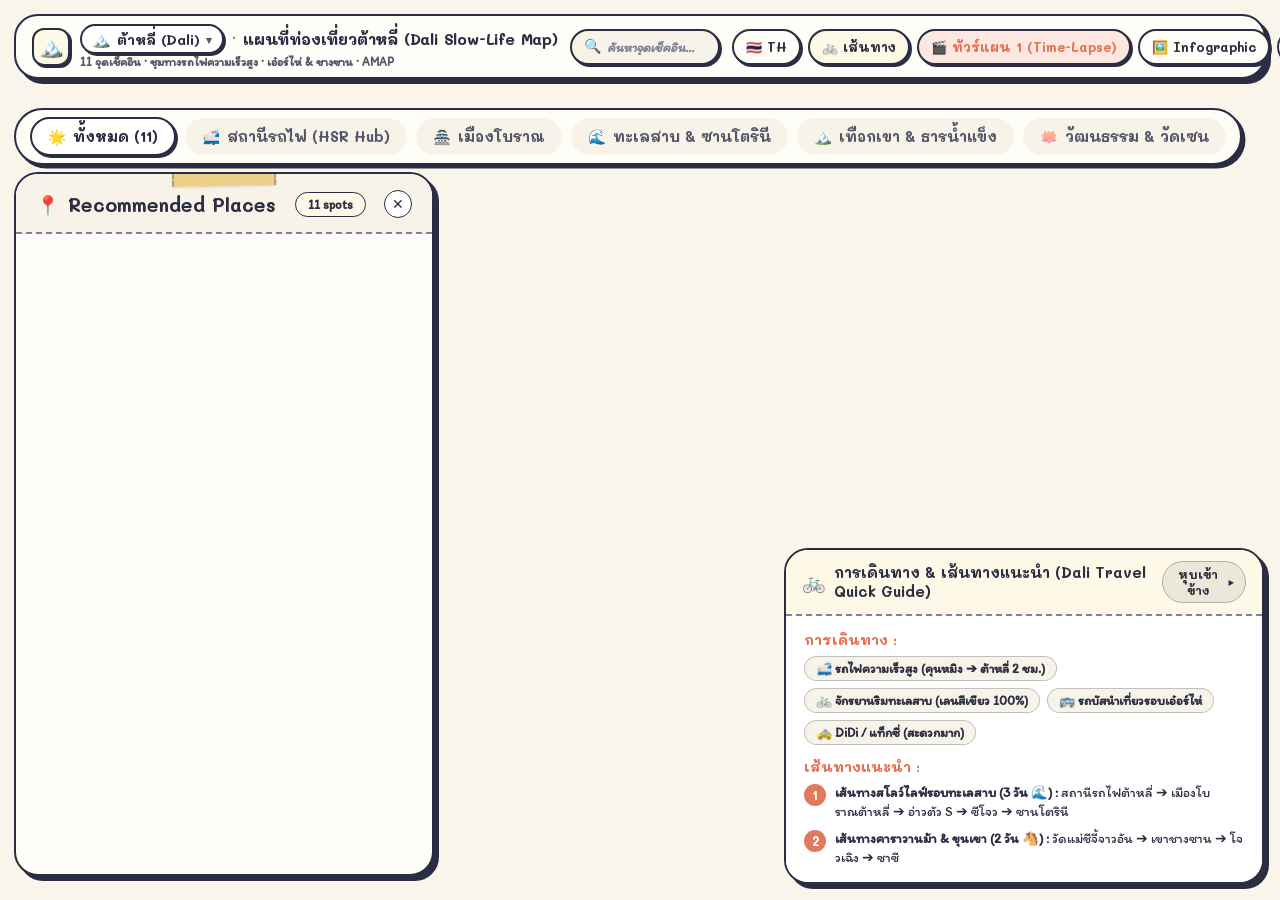
==== commit 682215d0: "Update travel plans and assets" ====
--- a/Dali/index.html
+++ b/Dali/index.html
@@ -23,12 +23,46 @@
 
     <!-- Top Floating Navigation Bar (Cozy Paper Sketch Style) -->
     <header class="top-navbar">
-      <!-- Brand Section -->
-      <div class="brand-section" id="brandSection" title="Click to reset map view">
-        <div class="brand-icon">🏔️</div>
+      <!-- Brand Section & City Switcher -->
+      <div class="brand-section" id="brandSection">
+        <div class="brand-icon" id="brandIcon" title="คลิกเพื่อรีเซ็ตมุมมองแผนที่">🏔️</div>
         <div class="brand-text">
-          <h1 id="appTitle">แผนที่ท่องเที่ยวต้าหลี่ (Dali Slow-Life Map)</h1>
-          <p id="appSubtitle">11 จุดเช็คอิน & ศูนย์กลางรถไฟความเร็วสูง โอบกอดทะเลสาบเอ๋อร์ไห่ & ชางซาน · AMAP English</p>
+          <div class="brand-header-row">
+            <!-- City Switcher Dropdown -->
+            <div class="city-selector-wrapper" id="citySelectorWrapper">
+              <button class="city-selector-btn" id="citySelectorBtn" type="button" aria-haspopup="true" aria-expanded="false" title="เลือกเมืองท่องเที่ยว (Switch City)">
+                <span class="city-btn-icon" id="cityBtnIcon">🏔️</span>
+                <span class="city-btn-name" id="cityBtnName">ต้าหลี่ (Dali)</span>
+                <span class="city-select-arrow">▾</span>
+              </button>
+              <div class="city-dropdown-menu" id="cityDropdownMenu">
+                <button class="city-dropdown-item active" data-city-id="dali">
+                  <span class="city-opt-icon">🏔️</span>
+                  <div class="city-opt-info">
+                    <span class="city-opt-title">ต้าหลี่ (Dali · 大理)</span>
+                    <span class="city-opt-desc">ทะเลสาบเอ๋อร์ไห่ & เขาชางซาน (11 จุด)</span>
+                  </div>
+                </button>
+                <button class="city-dropdown-item" data-city-id="lijiang">
+                  <span class="city-opt-icon">🏮</span>
+                  <div class="city-opt-info">
+                    <span class="city-opt-title">ลี่เจียง (Lijiang · 丽江)</span>
+                    <span class="city-opt-desc">เมืองโบราณมรดกโลก & ภูเขาหิมะมังกรหยก (11 จุด)</span>
+                  </div>
+                </button>
+                <button class="city-dropdown-item" data-city-id="shangrila">
+                  <span class="city-opt-icon">🛕</span>
+                  <div class="city-opt-info">
+                    <span class="city-opt-title">แชงกรีล่า (Shangri-La · 香格里拉)</span>
+                    <span class="city-opt-desc">วัดซงจ้านหลิน & ผู่ต๋าชั่ว แดนสวรรค์ทิเบต (9 จุด)</span>
+                  </div>
+                </button>
+              </div>
+            </div>
+            <span class="brand-title-divider">·</span>
+            <h1 id="appTitle">แผนที่ท่องเที่ยวต้าหลี่ (Dali Slow-Life Map)</h1>
+          </div>
+          <p id="appSubtitle">11 จุดเช็คอิน · ชุมทางรถไฟความเร็วสูง · เอ๋อร์ไห่ & ชางซาน · AMAP</p>
         </div>
       </div>
 
@@ -36,7 +70,7 @@
       <div class="nav-center">
         <div class="search-box">
           <span class="search-icon">🔍</span>
-          <input type="text" id="searchInput" class="search-input" placeholder="ค้นหาจุดเช็คอิน, ชื่อภาษาอังกฤษ, จีน..." autocomplete="off">
+          <input type="text" id="searchInput" class="search-input" placeholder="ค้นหาจุดเช็คอิน..." autocomplete="off">
           <button id="clearSearchBtn" class="clear-search-btn" title="Clear search">✕</button>
         </div>
       </div>
@@ -49,15 +83,15 @@
         </button>
         <!-- Scenic Route Toggle -->
         <button id="btnScenicRoute" class="btn-nav active" title="Toggle Scenic Travel Trails on map">
-          <span>🚲</span> เส้นทางเที่ยว
+          <span>🚲</span> เส้นทาง
         </button>
         <!-- Auto Tour -->
         <button id="btnAutoTour" class="btn-nav btn-tour" title="เปิดทัวร์อัตโนมัติ & ไทม์แลปส์ แผน 1: หุบเขาเสือกระโจน & ต้าหลี่ ซานโตรินี (6 วัน 5 คืน)">
-          <span>🎬</span> ทัวร์แผน 1 (Time-Lapse)
+          <span>🎬</span> ทัวร์แผน 1
         </button>
         <!-- Infographic Image Link -->
         <a href="dali_travel_infographic.png" target="_blank" class="btn-nav" id="btnInfographicPng" title="เปิดดู / ดาวน์โหลดภาพ Infographic แผนที่ลายเส้น (.PNG)">
-          <span>🖼️</span> ภาพ Infographic
+          <span>🖼️</span> Infographic
         </a>
         <!-- Map Style Switcher -->
         <button id="btnMapStyle" class="btn-nav" title="Toggle Map Layer (Cozy Paper AMAP / English / Bilingual / Satellite)">
@@ -121,14 +155,24 @@
       </div>
     </div>
 
+    <!-- Floating Side Tab for Quick Guide (Appears on right screen edge when guide is folded to the side) -->
+    <button class="guide-side-tab" id="btnGuideSideTab" title="คลิกเพื่อเปิดดูการเดินทาง & เส้นทางแนะนำ (Expand Quick Guide)">
+      <span class="guide-side-tab-arrow">◀</span>
+      <span class="guide-side-tab-icon">🚲</span>
+      <span class="guide-side-tab-label" id="guideSideTabLabel">การเดินทาง & เส้นทางแนะนำ</span>
+    </button>
+
     <!-- Cozy Travel Infographic Bottom Banner (Heilongjiang Illustrated Guide Style) -->
     <div class="travel-guide-banner" id="travelGuideBanner">
-      <div class="guide-banner-header" id="guideBannerToggle" title="คลิกเพื่อย่อ/ขยายคำแนะนำการเดินทาง">
+      <div class="guide-banner-header" id="guideBannerToggle" title="คลิกเพื่อหุบเก็บเข้าด้านข้าง">
         <div class="guide-banner-title">
           <span class="guide-icon">🚲</span>
           <strong id="guideBannerTitle">การเดินทาง & เส้นทางแนะนำ (Dali Travel Quick Guide)</strong>
         </div>
-        <button class="guide-collapse-btn" id="btnToggleGuideBanner" title="Toggle guide">▼</button>
+        <button class="guide-collapse-btn" id="btnToggleGuideBanner" title="หุบเก็บเข้าด้านข้าง">
+          <span class="collapse-btn-text">หุบเข้าข้าง</span>
+          <span class="collapse-btn-icon">▶</span>
+        </button>
       </div>
       <div class="guide-banner-body" id="guideBannerBody">
         <div class="guide-section">
@@ -158,88 +202,187 @@
 
     <!-- Detailed Modal Popup Window (Travel Diary Scrapbook Style) -->
     <div class="modal-overlay" id="modalOverlay">
-      <div class="modal-container" id="attractionModal" role="dialog" aria-modal="true">
+      <div class="modal-dialog-duo" id="modalDialogDuo">
         
-        <!-- Hero Header -->
-        <div class="modal-hero">
-          <img id="modalHeroImg" class="modal-hero-img" src="" alt="Attraction" />
-          <div class="modal-hero-overlay"></div>
+        <!-- Left Column: The Main Attraction Detail Card -->
+        <div class="modal-container" id="attractionModal" role="dialog" aria-modal="true">
           
-          <div class="modal-badges-top">
-            <span class="badge-tag" id="modalOrderBadge" style="background:#0284c7">Spot 1 / 10</span>
-            <span class="badge-tag" id="modalCategoryBadge" style="background:rgba(255,255,255,0.2)">Historic Town</span>
-          </div>
-
-          <button class="modal-close-btn" id="modalCloseBtn" title="Close window">✕</button>
-
-          <div class="modal-hero-content">
-            <h2 class="modal-title-th" id="modalTitleTh">Place Name</h2>
-            <div class="modal-title-sub" id="modalTitleSub">Chinese · Pinyin (English)</div>
-          </div>
-        </div>
-
-        <!-- Modal Body Content -->
-        <div class="modal-body">
-          
-          <!-- Rating Box -->
-          <div class="rating-bar">
-            <div class="rating-score" id="modalRatingScore">⭐ 4.9 / 5.0</div>
-            <div class="rating-desc" id="modalRatingDesc">Highly rated by international travelers</div>
-          </div>
-
-          <!-- Description Section -->
-          <div class="section-block">
-            <p class="desc-text" id="modalDescription"></p>
-          </div>
-
-          <!-- Info Grid -->
-          <div class="info-grid">
-            <div class="info-item">
-              <div class="info-item-label" id="labelHours">⏰ Opening Hours</div>
-              <div class="info-item-value" id="modalHours"></div>
-            </div>
-            <div class="info-item">
-              <div class="info-item-label" id="labelBestTime">🌅 Best Time (Golden Hour)</div>
-              <div class="info-item-value" id="modalBestTime"></div>
-            </div>
-            <div class="info-item">
-              <div class="info-item-label" id="labelTicket">🎫 Admission Fee</div>
-              <div class="info-item-value" id="modalTicket"></div>
-            </div>
-            <div class="info-item">
-              <div class="info-item-label" id="labelTransport">🚕 Getting There</div>
-              <div class="info-item-value" id="modalTransport"></div>
-            </div>
-          </div>
-
-          <!-- Highlights Section -->
-          <div class="section-block">
-            <h3 id="labelHighlights"><span>✨</span> Must-See Highlights</h3>
-            <ul class="highlight-list" id="modalHighlights"></ul>
-          </div>
-
-        </div>
-
-        <!-- Modal Footer Actions -->
-        <div class="modal-footer">
-          <div class="nav-modal-group">
-            <button class="btn-modal-nav" id="btnModalPrev"><span>◀</span> Previous</button>
-            <button class="btn-modal-nav" id="btnModalNext">Next <span>▶</span></button>
-          </div>
-
-          <div class="external-map-group">
-            <button class="btn-map-action btn-copy-gps" id="btnCopyGps" title="Copy GPS Coordinates">
-              <span>📋</span> Copy GPS
-            </button>
-            <a class="btn-map-action btn-gaode" id="btnGaodeMap" target="_blank" rel="noopener noreferrer" title="Open in Gaode Map (Amap)">
-              <span>📍</span> Gaode Map
-            </a>
-            <a class="btn-map-action btn-copy-gps" id="btnGoogleMap" target="_blank" rel="noopener noreferrer" title="Open in Google Maps">
-              <span>🗺️</span> Google Maps
-            </a>
-          </div>
-        </div>
-
+          <!-- Hero Header -->
+          <div class="modal-hero">
+            <img id="modalHeroImg" class="modal-hero-img" src="" alt="Attraction" />
+            <div class="modal-hero-overlay"></div>
+            
+            <div class="modal-badges-top">
+              <span class="badge-tag" id="modalOrderBadge" style="background:#0284c7">Spot 1 / 10</span>
+              <span class="badge-tag" id="modalCategoryBadge" style="background:rgba(255,255,255,0.2)">Historic Town</span>
+            </div>
+
+            <button class="modal-close-btn" id="modalCloseBtn" title="Close window">✕</button>
+
+            <div class="modal-hero-content">
+              <h2 class="modal-title-th" id="modalTitleTh">Place Name</h2>
+              <div class="modal-title-sub" id="modalTitleSub">Chinese · Pinyin (English)</div>
+            </div>
+          </div>
+
+          <!-- Modal Body Content -->
+          <div class="modal-body">
+            
+            <!-- Rating Box -->
+            <div class="rating-bar">
+              <div class="rating-score" id="modalRatingScore">⭐ 4.9 / 5.0</div>
+              <div class="rating-desc" id="modalRatingDesc">Highly rated by international travelers</div>
+            </div>
+
+            <!-- Description Section -->
+            <div class="section-block">
+              <p class="desc-text" id="modalDescription"></p>
+            </div>
+
+            <!-- Info Grid -->
+            <div class="info-grid">
+              <div class="info-item">
+                <div class="info-item-label" id="labelHours">⏰ Opening Hours</div>
+                <div class="info-item-value" id="modalHours"></div>
+              </div>
+              <div class="info-item">
+                <div class="info-item-label" id="labelBestTime">🌅 Best Time (Golden Hour)</div>
+                <div class="info-item-value" id="modalBestTime"></div>
+              </div>
+              <div class="info-item">
+                <div class="info-item-label" id="labelTicket">🎫 Admission Fee</div>
+                <div class="info-item-value" id="modalTicket"></div>
+              </div>
+              <div class="info-item">
+                <div class="info-item-label" id="labelTransport">🚕 Getting There</div>
+                <div class="info-item-value" id="modalTransport"></div>
+              </div>
+            </div>
+
+            <!-- Highlights Section -->
+            <div class="section-block">
+              <h3 id="labelHighlights"><span>✨</span> Must-See Highlights</h3>
+              <ul class="highlight-list" id="modalHighlights"></ul>
+            </div>
+
+          </div>
+
+          <!-- Modal Footer Actions -->
+          <div class="modal-footer">
+            <div class="nav-modal-group">
+              <button class="btn-modal-nav" id="btnModalPrev"><span>◀</span> Previous</button>
+              <button class="btn-modal-nav" id="btnModalNext">Next <span>▶</span></button>
+            </div>
+
+            <div class="external-map-group">
+              <button class="btn-map-action btn-copy-gps" id="btnCopyGps" title="Copy GPS Coordinates">
+                <span>📋</span> Copy GPS
+              </button>
+              <a class="btn-map-action btn-gaode" id="btnGaodeMap" target="_blank" rel="noopener noreferrer" title="Open in Gaode Map (Amap)">
+                <span>📍</span> Gaode Map
+              </a>
+              <a class="btn-map-action btn-copy-gps" id="btnGoogleMap" target="_blank" rel="noopener noreferrer" title="Open in Google Maps">
+                <span>🗺️</span> Google Maps
+              </a>
+            </div>
+          </div>
+
+        </div>
+
+        <!-- Right Column: Sample Photos Gallery & TikTok Video Hub (Fills the circled area!) -->
+        <aside class="modal-media-showcase" id="modalMediaShowcase" aria-label="Sample Photos and TikTok Video Hub">
+          <!-- Washi tape decoration -->
+          <div class="media-washi-tape"></div>
+
+          <!-- Header -->
+          <div class="media-header">
+            <div class="media-header-left">
+              <span class="media-header-icon">📸</span>
+              <div class="media-header-titles">
+                <h3 id="mediaTitleText">ตัวอย่างภาพ & วิดีโอ TikTok</h3>
+                <p id="mediaSubtitleText">ไฮไลท์มุมถ่ายรูป & บรรยากาศจริง</p>
+              </div>
+            </div>
+            <button class="modal-close-btn media-close-btn" id="mediaCloseBtn" title="Close window">✕</button>
+          </div>
+
+          <!-- Media Body: Scrollable -->
+          <div class="media-body">
+            
+            <!-- Section 1: Photo Gallery Grid (ตัวอย่างภาพ) -->
+            <div class="media-section">
+              <div class="media-section-head">
+                <span class="section-badge-pill" id="gallerySectionLabel">📷 ตัวอย่างภาพสถานที่</span>
+                <span class="photo-counter-badge" id="photoCounterBadge">4 มุมแนะนำ</span>
+              </div>
+              <div class="sample-photos-grid" id="samplePhotosGrid">
+                <!-- Injected dynamically by app.js -->
+              </div>
+            </div>
+
+            <!-- Section 2: TikTok & Short Video Hub (link ดู tiktok) -->
+            <div class="media-section">
+              <div class="media-section-head">
+                <span class="section-badge-pill tiktok-pill" id="videoSectionLabel">🎵 วิดีโอ TikTok & Douyin</span>
+                <span class="viral-fire-badge">🔥 ไวรัลรีวิว</span>
+              </div>
+
+              <!-- TikTok Card -->
+              <div class="tiktok-card">
+                <div class="tiktok-card-glow-bar"></div>
+                
+                <!-- Reel Video Mockup Preview -->
+                <a href="#" target="_blank" rel="noopener noreferrer" class="tiktok-reel-mock" id="tiktokReelMock" title="คลิกเพื่อเปิดดูคลิปจริงบน TikTok">
+                  <img id="tiktokCoverImg" class="reel-cover-img" src="" alt="TikTok Preview" />
+                  <div class="reel-dark-overlay"></div>
+                  <div class="reel-play-circle">
+                    <span class="play-triangle">▶</span>
+                  </div>
+                  <div class="reel-top-badge">
+                    <span class="tiktok-note-icon">🎵</span>
+                    <span>TikTok Reels</span>
+                  </div>
+                  <div class="reel-bottom-info">
+                    <span class="reel-hashtags" id="tiktokReelHashtags">#Dali #ErhaiLake</span>
+                    <span class="reel-views-pill" id="tiktokReelViews">🔥 2.1M+ Views</span>
+                  </div>
+                </a>
+
+                <!-- Primary TikTok CTA Button -->
+                <a href="#" target="_blank" rel="noopener noreferrer" class="btn-tiktok-cta" id="btnTiktokMain">
+                  <span class="tiktok-symbol">🎵</span>
+                  <span id="btnTiktokLabel">ดูคลิปรีวิวบน TikTok</span>
+                  <span class="cta-arrow">↗</span>
+                </a>
+
+                <!-- Alternative Social Discovery Buttons -->
+                <div class="social-links-grid">
+                  <a href="#" target="_blank" rel="noopener noreferrer" class="btn-social-alt btn-douyin" id="btnDouyin" title="ค้นหาคลิปบน Douyin (TikTok จีน)">
+                    <span>🎥</span> Douyin (TikTok จีน) ↗
+                  </a>
+                  <a href="#" target="_blank" rel="noopener noreferrer" class="btn-social-alt btn-redbook" id="btnRedbook" title="ค้นหารีวิวมุมถ่ายรูปบน Xiaohongshu (เสี่ยวหงซู)">
+                    <span>📕</span> Xiaohongshu ↗
+                  </a>
+                </div>
+
+              </div>
+            </div>
+
+          </div>
+        </aside>
+
+      </div>
+    </div>
+
+    <!-- Lightbox Zoom Overlay for Sample Photos -->
+    <div class="lightbox-overlay" id="lightboxOverlay">
+      <div class="lightbox-box">
+        <button class="lightbox-close-btn" id="lightboxCloseBtn" title="Close preview">✕</button>
+        <img id="lightboxImg" class="lightbox-img" src="" alt="Full view" />
+        <div class="lightbox-meta">
+          <h4 id="lightboxTitle">Photo Title</h4>
+          <span class="lightbox-tag" id="lightboxTag">มุมถ่ายรูป</span>
+        </div>
       </div>
     </div>
 
--- a/Dali/style.css
+++ b/Dali/style.css
@@ -99,6 +99,9 @@
 /* --------------------------------------------------------------------------
    Top Floating Navigation Bar (Cozy Paper Sketch Style)
    -------------------------------------------------------------------------- */
+/* --------------------------------------------------------------------------
+   Top Floating Navigation Bar (Cozy Paper Sketch Style - Balanced & Compact)
+   -------------------------------------------------------------------------- */
 .top-navbar {
   position: absolute;
   top: 14px;
@@ -108,62 +111,225 @@
   display: flex;
   align-items: center;
   justify-content: space-between;
-  gap: 14px;
-  padding: 10px 20px;
+  gap: 12px;
+  padding: 8px 16px;
+  min-height: 54px;
   background: var(--color-paper);
   border: var(--border-doodle-thick);
   border-radius: var(--radius-lg);
   box-shadow: var(--shadow-doodle-lg);
   pointer-events: auto;
-}
-
-/* Brand Section */
+  box-sizing: border-box;
+}
+
+/* Brand Section & City Switcher */
 .brand-section {
   display: flex;
   align-items: center;
-  gap: 12px;
-  cursor: pointer;
-  transition: var(--transition-bounce);
-}
-
-.brand-section:hover {
-  transform: scale(1.02) rotate(-0.5deg);
+  gap: 10px;
+  flex-shrink: 0;
+  user-select: none;
 }
 
 .brand-icon {
-  width: 48px;
-  height: 48px;
-  border-radius: var(--radius-md);
+  width: 38px;
+  height: 38px;
+  border-radius: var(--radius-sm);
   background: var(--color-gold-soft);
   border: var(--border-doodle);
   box-shadow: var(--shadow-doodle-sm);
   display: flex;
   align-items: center;
   justify-content: center;
-  font-size: 26px;
+  font-size: 20px;
   flex-shrink: 0;
+  cursor: pointer;
+  transition: var(--transition-bounce);
+}
+
+.brand-icon:hover {
+  transform: scale(1.08) rotate(-2deg);
+}
+
+.brand-text {
+  display: flex;
+  flex-direction: column;
+  justify-content: center;
+}
+
+.brand-header-row {
+  display: flex;
+  align-items: center;
+  gap: 8px;
+  line-height: 1.2;
+}
+
+.brand-title-divider {
+  color: var(--color-ink-light);
+  font-weight: 700;
+  font-size: 14px;
 }
 
 .brand-text h1 {
   font-family: var(--font-heading);
-  font-size: 20px;
+  font-size: 15.5px;
   font-weight: 700;
   color: var(--color-ink);
   line-height: 1.2;
   letter-spacing: -0.2px;
+  white-space: nowrap;
+  margin: 0;
 }
 
 .brand-text p {
-  font-size: 14px;
+  font-size: 12px;
   font-weight: 600;
   color: var(--color-ink-muted);
-  margin-top: 2px;
-}
-
-/* Search Box */
+  margin-top: 1px;
+  white-space: nowrap;
+  overflow: hidden;
+  text-overflow: ellipsis;
+  max-width: 340px;
+  line-height: 1.2;
+}
+
+/* --------------------------------------------------------------------------
+   City Selector Dropdown
+   -------------------------------------------------------------------------- */
+.city-selector-wrapper {
+  position: relative;
+  display: inline-block;
+}
+
+.city-selector-btn {
+  font-family: var(--font-heading);
+  font-size: 14px;
+  font-weight: 800;
+  background: #FFFFFF;
+  color: var(--color-ink);
+  border: var(--border-doodle);
+  border-radius: var(--radius-full);
+  padding: 3px 10px;
+  display: inline-flex;
+  align-items: center;
+  gap: 6px;
+  cursor: pointer;
+  box-shadow: var(--shadow-doodle-sm);
+  transition: var(--transition-bounce);
+  white-space: nowrap;
+  outline: none;
+}
+
+.city-selector-btn:hover {
+  background: #FEF3C7;
+  transform: translateY(-1.5px);
+  box-shadow: var(--shadow-doodle);
+}
+
+.city-selector-btn:active {
+  transform: translateY(1px);
+  box-shadow: 0 0 0 var(--color-ink);
+}
+
+.city-btn-icon {
+  font-size: 15px;
+}
+
+.city-btn-name {
+  color: var(--color-ink);
+  letter-spacing: -0.1px;
+}
+
+.city-select-arrow {
+  font-size: 11px;
+  color: var(--color-ink-muted);
+  transition: transform 0.2s ease;
+}
+
+.city-selector-wrapper.open .city-select-arrow {
+  transform: rotate(180deg);
+}
+
+.city-dropdown-menu {
+  position: absolute;
+  top: calc(100% + 8px);
+  left: 0;
+  z-index: 1200;
+  min-width: 290px;
+  background: var(--color-paper);
+  border: var(--border-doodle-thick);
+  border-radius: var(--radius-md);
+  box-shadow: var(--shadow-doodle-lg);
+  padding: 8px;
+  display: none;
+  flex-direction: column;
+  gap: 6px;
+  pointer-events: auto;
+}
+
+.city-selector-wrapper.open .city-dropdown-menu {
+  display: flex;
+  animation: doodlePop 0.18s cubic-bezier(0.34, 1.56, 0.64, 1);
+}
+
+.city-dropdown-item {
+  display: flex;
+  align-items: center;
+  gap: 10px;
+  padding: 8px 12px;
+  background: #FFFFFF;
+  border: 1.5px solid transparent;
+  border-radius: var(--radius-sm);
+  cursor: pointer;
+  text-align: left;
+  transition: var(--transition-bounce);
+  font-family: var(--font-main);
+  color: var(--color-ink);
+  width: 100%;
+  box-sizing: border-box;
+}
+
+.city-dropdown-item:hover {
+  background: #FFFBEB;
+  border-color: var(--color-ink);
+  transform: translateX(3px);
+}
+
+.city-dropdown-item.active {
+  background: var(--color-gold-soft);
+  border: var(--border-doodle);
+  box-shadow: var(--shadow-doodle-sm);
+}
+
+.city-opt-icon {
+  font-size: 22px;
+  flex-shrink: 0;
+}
+
+.city-opt-info {
+  display: flex;
+  flex-direction: column;
+}
+
+.city-opt-title {
+  font-family: var(--font-heading);
+  font-size: 14px;
+  font-weight: 700;
+  color: var(--color-ink);
+}
+
+.city-opt-desc {
+  font-size: 11.5px;
+  color: var(--color-ink-muted);
+  margin-top: 1px;
+}
+
+/* --------------------------------------------------------------------------
+   Search Box (Clean, Flexible & Snug)
+   -------------------------------------------------------------------------- */
 .nav-center {
-  flex: 1;
-  max-width: 460px;
+  flex: 0 1 230px;
+  min-width: 150px;
 }
 
 .search-box {
@@ -173,7 +339,9 @@
   background: var(--color-paper-alt);
   border: var(--border-doodle);
   border-radius: var(--radius-full);
-  padding: 8px 16px;
+  padding: 5px 12px;
+  height: 36px;
+  box-sizing: border-box;
   box-shadow: var(--shadow-doodle-sm);
   transition: var(--transition-smooth);
 }
@@ -185,9 +353,10 @@
 }
 
 .search-icon {
-  font-size: 17px;
+  font-size: 14px;
   color: var(--color-ink-muted);
-  margin-right: 8px;
+  margin-right: 6px;
+  flex-shrink: 0;
 }
 
 .search-input {
@@ -196,25 +365,28 @@
   background: transparent;
   outline: none;
   font-family: var(--font-main);
-  font-size: 15.5px;
+  font-size: 13.5px;
   font-weight: 600;
   color: var(--color-ink);
+  min-width: 0;
 }
 
 .search-input::placeholder {
   color: var(--color-ink-light);
   font-style: italic;
+  font-size: 13px;
 }
 
 .clear-search-btn {
   background: none;
   border: none;
-  font-size: 16px;
+  font-size: 14px;
   color: var(--color-ink-muted);
   cursor: pointer;
-  padding: 2px 6px;
+  padding: 0 4px;
   display: none;
   transition: var(--transition-smooth);
+  flex-shrink: 0;
 }
 
 .clear-search-btn:hover {
@@ -222,20 +394,25 @@
   transform: scale(1.15);
 }
 
-/* Nav Action Buttons */
+/* --------------------------------------------------------------------------
+   Nav Action Buttons (Compact & Balanced Height)
+   -------------------------------------------------------------------------- */
 .nav-actions {
   display: flex;
   align-items: center;
-  gap: 10px;
+  gap: 7px;
+  flex-shrink: 0;
 }
 
 .btn-nav {
   display: inline-flex;
   align-items: center;
-  gap: 6px;
-  padding: 9px 16px;
-  font-family: var(--font-heading);
-  font-size: 15px;
+  gap: 5px;
+  padding: 5px 12px;
+  height: 36px;
+  box-sizing: border-box;
+  font-family: var(--font-heading);
+  font-size: 13px;
   font-weight: 700;
   background: var(--color-paper);
   color: var(--color-ink);
@@ -245,6 +422,7 @@
   cursor: pointer;
   transition: var(--transition-bounce);
   white-space: nowrap;
+  text-decoration: none;
 }
 
 .btn-nav:hover {
@@ -761,13 +939,14 @@
 }
 
 /* --------------------------------------------------------------------------
-   Signature Bottom Travel Infographic Card (Heilongjiang Style)
+/* --------------------------------------------------------------------------
+   Signature Travel Infographic Card (Heilongjiang Style) & Side Collapsing
    -------------------------------------------------------------------------- */
 .travel-guide-banner {
   position: absolute;
   bottom: 16px;
   right: 16px;
-  z-index: 990;
+  z-index: 2200;
   width: 480px;
   max-width: calc(100vw - 32px);
   background: var(--color-paper);
@@ -776,17 +955,118 @@
   box-shadow: var(--shadow-doodle-lg);
   overflow: hidden;
   pointer-events: auto;
-  transition: var(--transition-bounce);
+  transition: transform 0.38s cubic-bezier(0.34, 1.56, 0.64, 1),
+              opacity 0.28s ease,
+              visibility 0.28s ease;
+  transform: translateX(0);
+  opacity: 1;
+  visibility: visible;
+}
+
+/* When minimized, smoothly slide completely into the right edge ("หุบเข้าด้านข้าง") */
+.travel-guide-banner.minimized {
+  transform: translateX(calc(100% + 28px));
+  opacity: 0;
+  visibility: hidden;
+  pointer-events: none;
+}
+
+/* Floating Side-Tab Handle docked flush on the right edge */
+.guide-side-tab {
+  position: absolute;
+  right: 0;
+  bottom: 34px;
+  z-index: 2200;
+  display: flex;
+  align-items: center;
+  gap: 8px;
+  padding: 11px 20px 11px 16px;
+  background: var(--color-gold-soft);
+  border: var(--border-doodle-thick);
+  border-right: none;
+  border-radius: var(--radius-full) 0 0 var(--radius-full);
+  box-shadow: -4px 4px 0px var(--color-ink);
+  cursor: pointer !important;
+  pointer-events: auto !important;
+  font-family: var(--font-heading);
+  font-size: 14px;
+  font-weight: 700;
+  color: var(--color-ink);
+  transform: translateX(120%);
+  opacity: 0;
+  visibility: hidden;
+  user-select: none;
+  transition: transform 0.34s cubic-bezier(0.34, 1.56, 0.64, 1),
+              box-shadow 0.2s ease,
+              background-color 0.2s ease,
+              opacity 0.25s ease,
+              visibility 0.25s ease;
+}
+
+.guide-side-tab * {
+  pointer-events: none;
+}
+
+/* When the banner is minimized, the side-tab slides smoothly in from the right edge */
+.guide-side-tab.visible {
+  transform: translateX(0);
+  opacity: 1;
+  visibility: visible;
+}
+
+.guide-side-tab:hover {
+  transform: translateX(-6px);
+  background: #FFF3D6;
+  box-shadow: -5px 4px 0px var(--color-ink);
+}
+
+.guide-side-tab:active {
+  transform: translateX(-2px);
+  box-shadow: -2px 2px 0px var(--color-ink);
+}
+
+.guide-side-tab-arrow {
+  display: inline-flex;
+  align-items: center;
+  justify-content: center;
+  width: 22px;
+  height: 22px;
+  background: var(--color-ink);
+  color: #FFF;
+  border-radius: 50%;
+  font-size: 11px;
+  line-height: 1;
+  transition: transform 0.2s ease;
+}
+
+.guide-side-tab:hover .guide-side-tab-arrow {
+  transform: translateX(-3px);
+}
+
+.guide-side-tab-icon {
+  font-size: 18px;
+  line-height: 1;
+}
+
+.guide-side-tab-label {
+  white-space: nowrap;
+  letter-spacing: 0.2px;
 }
 
 .guide-banner-header {
   display: flex;
   align-items: center;
   justify-content: space-between;
-  padding: 12px 18px;
+  padding: 11px 16px;
   background: var(--color-gold-soft);
   border-bottom: 2px dashed var(--color-ink-light);
   cursor: pointer;
+  user-select: none;
+  transition: background-color 0.2s ease;
+}
+
+.guide-banner-header:hover {
+  background: #FEF3D6;
 }
 
 .guide-banner-title {
@@ -794,7 +1074,7 @@
   align-items: center;
   gap: 8px;
   font-family: var(--font-heading);
-  font-size: 15px;
+  font-size: 14.5px;
   font-weight: 700;
   color: var(--color-ink);
 }
@@ -804,20 +1084,35 @@
 }
 
 .guide-collapse-btn {
-  background: none;
-  border: none;
-  font-size: 14px;
+  display: inline-flex;
+  align-items: center;
+  gap: 6px;
+  padding: 4px 10px 4px 12px;
+  background: rgba(43, 45, 66, 0.08);
+  border: 1.5px solid rgba(43, 45, 66, 0.3);
+  border-radius: var(--radius-full);
+  font-family: var(--font-heading);
+  font-size: 12px;
+  font-weight: 700;
   color: var(--color-ink);
   cursor: pointer;
+  transition: all 0.2s ease;
+}
+
+.guide-collapse-btn:hover {
+  background: var(--color-ink);
+  color: #FFF;
+  border-color: var(--color-ink);
+  transform: translateX(2px);
+}
+
+.guide-collapse-btn .collapse-btn-icon {
+  font-size: 11px;
   transition: transform 0.2s ease;
 }
 
-.travel-guide-banner.minimized .guide-collapse-btn {
-  transform: rotate(-180deg);
-}
-
-.travel-guide-banner.minimized .guide-banner-body {
-  display: none;
+.guide-collapse-btn:hover .collapse-btn-icon {
+  transform: translateX(2px);
 }
 
 .guide-banner-body {
@@ -980,10 +1275,28 @@
   pointer-events: auto;
 }
 
+.modal-dialog-duo {
+  position: relative;
+  display: flex;
+  align-items: stretch;
+  justify-content: center;
+  gap: 18px;
+  width: 100%;
+  max-width: 1140px;
+  max-height: 88vh;
+  transform: scale(0.92) rotate(-0.5deg);
+  transition: transform 0.3s cubic-bezier(0.34, 1.56, 0.64, 1);
+}
+
+.modal-overlay.active .modal-dialog-duo {
+  transform: scale(1) rotate(0deg);
+}
+
 .modal-container {
   position: relative;
-  width: 100%;
+  flex: 1 1 640px;
   max-width: 660px;
+  min-width: 320px;
   max-height: 88vh;
   background: var(--color-paper);
   border: var(--border-doodle-thick);
@@ -992,12 +1305,6 @@
   display: flex;
   flex-direction: column;
   overflow: hidden;
-  transform: scale(0.92) rotate(-1deg);
-  transition: transform 0.3s cubic-bezier(0.34, 1.56, 0.64, 1);
-}
-
-.modal-overlay.active .modal-container {
-  transform: scale(1) rotate(0deg);
 }
 
 /* Washi Tape on Modal Header */
@@ -1254,6 +1561,547 @@
 
 .btn-gaode {
   background: var(--color-gold-soft);
+}
+
+/* --------------------------------------------------------------------------
+   Right Column: Media Showcase (Sample Photos & TikTok Video Hub)
+   -------------------------------------------------------------------------- */
+.modal-media-showcase {
+  position: relative;
+  flex: 0 0 430px;
+  max-width: 440px;
+  min-width: 320px;
+  max-height: 88vh;
+  background: var(--color-paper);
+  border: var(--border-doodle-thick);
+  border-radius: var(--radius-lg);
+  box-shadow: var(--shadow-doodle-lg);
+  display: flex;
+  flex-direction: column;
+  overflow: hidden;
+}
+
+/* Washi Tape on Right Media Showcase */
+.media-washi-tape {
+  position: absolute;
+  top: -8px;
+  left: 50%;
+  transform: translateX(-50%) rotate(-1deg);
+  width: 120px;
+  height: 22px;
+  background: rgba(78, 168, 222, 0.8);
+  border-left: 2px dashed rgba(43, 45, 66, 0.3);
+  border-right: 2px dashed rgba(43, 45, 66, 0.3);
+  z-index: 20;
+  box-shadow: 0 1px 3px rgba(0,0,0,0.1);
+}
+
+.media-header {
+  display: flex;
+  align-items: center;
+  justify-content: space-between;
+  padding: 14px 18px;
+  background: var(--color-paper-alt);
+  border-bottom: 2px dashed var(--color-ink-light);
+  flex-shrink: 0;
+}
+
+.media-header-left {
+  display: flex;
+  align-items: center;
+  gap: 10px;
+}
+
+.media-header-icon {
+  font-size: 24px;
+}
+
+.media-header-titles h3 {
+  font-family: var(--font-heading);
+  font-size: 15px;
+  font-weight: 700;
+  color: var(--color-ink);
+  line-height: 1.2;
+}
+
+.media-header-titles p {
+  font-size: 12px;
+  color: var(--color-ink-muted);
+  line-height: 1.2;
+  margin-top: 2px;
+}
+
+.media-close-btn {
+  position: static;
+  background: rgba(43, 45, 66, 0.08);
+  border: 1.5px solid var(--color-ink);
+  border-radius: 50%;
+  width: 30px;
+  height: 30px;
+  display: flex;
+  align-items: center;
+  justify-content: center;
+  font-size: 13px;
+  cursor: pointer;
+  color: var(--color-ink);
+  transition: all 0.2s ease;
+}
+
+.media-close-btn:hover {
+  background: var(--color-coral);
+  color: #FFF;
+  transform: scale(1.1);
+}
+
+.media-body {
+  flex: 1;
+  overflow-y: auto;
+  padding: 16px;
+  display: flex;
+  flex-direction: column;
+  gap: 18px;
+  background: #FFFFFF;
+}
+
+.media-section {
+  display: flex;
+  flex-direction: column;
+  gap: 10px;
+}
+
+.media-section-head {
+  display: flex;
+  align-items: center;
+  justify-content: space-between;
+}
+
+.section-badge-pill {
+  font-family: var(--font-heading);
+  font-size: 13.5px;
+  font-weight: 700;
+  color: var(--color-ink);
+  display: inline-flex;
+  align-items: center;
+  gap: 6px;
+}
+
+.photo-counter-badge, .viral-fire-badge {
+  font-size: 11.5px;
+  font-weight: 700;
+  padding: 3px 9px;
+  border-radius: var(--radius-full);
+  background: var(--color-gold-soft);
+  border: 1px solid rgba(43, 45, 66, 0.2);
+  color: var(--color-ink);
+}
+
+.viral-fire-badge {
+  background: #FFF1F2;
+  color: #E11D48;
+  border-color: #FECDD3;
+}
+
+/* Sample Photos 2x2 Grid */
+.sample-photos-grid {
+  display: grid;
+  grid-template-columns: repeat(2, 1fr);
+  gap: 10px;
+}
+
+.sample-photo-card {
+  position: relative;
+  height: 115px;
+  border-radius: var(--radius-sm);
+  border: var(--border-doodle-thin);
+  box-shadow: var(--shadow-doodle-sm);
+  overflow: hidden;
+  cursor: pointer;
+  background: var(--color-paper-alt);
+  transition: transform 0.22s cubic-bezier(0.34, 1.56, 0.64, 1), box-shadow 0.22s ease;
+}
+
+.sample-photo-card:hover {
+  transform: translateY(-3px) scale(1.02);
+  box-shadow: var(--shadow-doodle);
+}
+
+.sample-photo-card img {
+  width: 100%;
+  height: 100%;
+  object-fit: cover;
+  transition: transform 0.35s ease;
+}
+
+.sample-photo-card:hover img {
+  transform: scale(1.08);
+}
+
+.sample-photo-overlay {
+  position: absolute;
+  inset: 0;
+  background: linear-gradient(to top, rgba(43, 45, 66, 0.85) 0%, transparent 60%);
+  display: flex;
+  flex-direction: column;
+  justify-content: flex-end;
+  padding: 6px 8px;
+  pointer-events: none;
+}
+
+.sample-photo-title {
+  color: #FFF;
+  font-size: 11px;
+  font-weight: 700;
+  white-space: nowrap;
+  overflow: hidden;
+  text-overflow: ellipsis;
+  text-shadow: 0 1px 2px rgba(0,0,0,0.8);
+}
+
+.sample-photo-zoom-icon {
+  position: absolute;
+  top: 6px;
+  right: 6px;
+  width: 22px;
+  height: 22px;
+  background: rgba(43, 45, 66, 0.75);
+  color: #FFF;
+  border-radius: 50%;
+  display: flex;
+  align-items: center;
+  justify-content: center;
+  font-size: 10px;
+  opacity: 0;
+  transform: scale(0.8);
+  transition: all 0.2s ease;
+}
+
+.sample-photo-card:hover .sample-photo-zoom-icon {
+  opacity: 1;
+  transform: scale(1);
+}
+
+/* TikTok Card */
+.tiktok-card {
+  position: relative;
+  background: linear-gradient(145deg, #121319 0%, #1c1d27 100%);
+  border-radius: var(--radius-md);
+  border: 2.2px solid #2B2D42;
+  box-shadow: 0 8px 24px rgba(0, 0, 0, 0.28);
+  padding: 14px;
+  display: flex;
+  flex-direction: column;
+  gap: 12px;
+  overflow: hidden;
+}
+
+.tiktok-card-glow-bar {
+  position: absolute;
+  top: 0;
+  left: 0;
+  right: 0;
+  height: 3.5px;
+  background: linear-gradient(90deg, #00f2fe, #fe0979, #00f2fe);
+  background-size: 200% 100%;
+  animation: neonGlow 3s linear infinite;
+}
+
+@keyframes neonGlow {
+  0% { background-position: 0% 50%; }
+  100% { background-position: 200% 50%; }
+}
+
+/* TikTok Reel Mockup Preview */
+.tiktok-reel-mock {
+  position: relative;
+  height: 125px;
+  border-radius: 12px;
+  overflow: hidden;
+  display: block;
+  border: 1.5px solid rgba(255, 255, 255, 0.18);
+  cursor: pointer;
+  text-decoration: none;
+}
+
+.reel-cover-img {
+  width: 100%;
+  height: 100%;
+  object-fit: cover;
+  transition: transform 0.4s ease;
+}
+
+.tiktok-reel-mock:hover .reel-cover-img {
+  transform: scale(1.06);
+}
+
+.reel-dark-overlay {
+  position: absolute;
+  inset: 0;
+  background: linear-gradient(to top, rgba(0, 0, 0, 0.88) 0%, rgba(0, 0, 0, 0.25) 50%, rgba(0, 0, 0, 0.4) 100%);
+}
+
+.reel-play-circle {
+  position: absolute;
+  top: 50%;
+  left: 50%;
+  transform: translate(-50%, -50%);
+  width: 44px;
+  height: 44px;
+  background: rgba(254, 9, 121, 0.85);
+  border: 2px solid #FFF;
+  border-radius: 50%;
+  display: flex;
+  align-items: center;
+  justify-content: center;
+  color: #FFF;
+  font-size: 16px;
+  box-shadow: 0 4px 14px rgba(254, 9, 121, 0.6);
+  transition: all 0.25s cubic-bezier(0.34, 1.56, 0.64, 1);
+}
+
+.play-triangle {
+  margin-left: 2px;
+}
+
+.tiktok-reel-mock:hover .reel-play-circle {
+  transform: translate(-50%, -50%) scale(1.15);
+  background: #fe0979;
+}
+
+.reel-top-badge {
+  position: absolute;
+  top: 8px;
+  left: 10px;
+  display: inline-flex;
+  align-items: center;
+  gap: 5px;
+  font-size: 11px;
+  font-weight: 700;
+  color: #FFF;
+  background: rgba(0, 0, 0, 0.6);
+  padding: 3px 8px;
+  border-radius: var(--radius-full);
+  border: 1px solid rgba(255, 255, 255, 0.2);
+}
+
+.reel-bottom-info {
+  position: absolute;
+  bottom: 8px;
+  left: 10px;
+  right: 10px;
+  display: flex;
+  align-items: center;
+  justify-content: space-between;
+}
+
+.reel-hashtags {
+  font-size: 11.5px;
+  font-weight: 700;
+  color: #00f2fe;
+  text-shadow: 0 1px 3px rgba(0,0,0,0.8);
+  white-space: nowrap;
+  overflow: hidden;
+  text-overflow: ellipsis;
+  max-width: 65%;
+}
+
+.reel-views-pill {
+  font-size: 10.5px;
+  font-weight: 700;
+  color: #FFF;
+  background: rgba(254, 9, 121, 0.8);
+  padding: 2px 7px;
+  border-radius: var(--radius-full);
+}
+
+/* Primary TikTok CTA Button */
+.btn-tiktok-cta {
+  display: flex;
+  align-items: center;
+  justify-content: center;
+  gap: 8px;
+  width: 100%;
+  padding: 11px 16px;
+  background: linear-gradient(90deg, #fe0979 0%, #ff0050 50%, #00f2fe 100%);
+  color: #FFF !important;
+  font-family: var(--font-heading);
+  font-size: 14px;
+  font-weight: 700;
+  border-radius: var(--radius-full);
+  text-decoration: none;
+  box-shadow: 0 4px 16px rgba(254, 9, 121, 0.45);
+  border: 1.8px solid #FFF;
+  transition: transform 0.2s ease, box-shadow 0.2s ease;
+  user-select: none;
+}
+
+.btn-tiktok-cta:hover {
+  transform: translateY(-2px);
+  box-shadow: 0 6px 22px rgba(254, 9, 121, 0.65);
+}
+
+.btn-tiktok-cta:active {
+  transform: translateY(1px);
+}
+
+.tiktok-symbol {
+  font-size: 16px;
+}
+
+.cta-arrow {
+  font-size: 13px;
+  font-weight: 900;
+}
+
+/* Social Links Grid */
+.social-links-grid {
+  display: grid;
+  grid-template-columns: 1fr 1fr;
+  gap: 8px;
+}
+
+.btn-social-alt {
+  display: flex;
+  align-items: center;
+  justify-content: center;
+  gap: 6px;
+  padding: 7px 10px;
+  font-size: 11.5px;
+  font-weight: 700;
+  border-radius: var(--radius-full);
+  text-decoration: none;
+  background: rgba(255, 255, 255, 0.08);
+  color: #E2E8F0;
+  border: 1px solid rgba(255, 255, 255, 0.15);
+  transition: all 0.2s ease;
+}
+
+.btn-social-alt:hover {
+  background: rgba(255, 255, 255, 0.18);
+  color: #FFF;
+  transform: translateY(-1.5px);
+}
+
+.btn-douyin:hover {
+  border-color: #00f2fe;
+  color: #00f2fe;
+}
+
+.btn-redbook:hover {
+  border-color: #fe0979;
+  color: #ff2442;
+}
+
+/* Lightbox Zoom Overlay */
+.lightbox-overlay {
+  position: fixed;
+  inset: 0;
+  z-index: 3500;
+  background: rgba(18, 19, 25, 0.92);
+  backdrop-filter: blur(8px);
+  display: flex;
+  align-items: center;
+  justify-content: center;
+  padding: 24px;
+  opacity: 0;
+  pointer-events: none;
+  transition: opacity 0.25s ease;
+}
+
+.lightbox-overlay.active {
+  opacity: 1;
+  pointer-events: auto;
+}
+
+.lightbox-box {
+  position: relative;
+  max-width: 820px;
+  max-height: 85vh;
+  background: var(--color-paper);
+  border: var(--border-doodle-thick);
+  border-radius: var(--radius-lg);
+  box-shadow: var(--shadow-doodle-lg);
+  overflow: hidden;
+  display: flex;
+  flex-direction: column;
+  transform: scale(0.92);
+  transition: transform 0.25s cubic-bezier(0.34, 1.56, 0.64, 1);
+}
+
+.lightbox-overlay.active .lightbox-box {
+  transform: scale(1);
+}
+
+.lightbox-img {
+  width: 100%;
+  max-height: 65vh;
+  object-fit: cover;
+  display: block;
+}
+
+.lightbox-meta {
+  padding: 14px 20px;
+  background: var(--color-paper-alt);
+  border-top: var(--border-doodle);
+  display: flex;
+  align-items: center;
+  justify-content: space-between;
+}
+
+.lightbox-meta h4 {
+  font-family: var(--font-heading);
+  font-size: 16px;
+  font-weight: 700;
+  color: var(--color-ink);
+}
+
+.lightbox-tag {
+  font-size: 12px;
+  font-weight: 700;
+  padding: 3px 10px;
+  border-radius: var(--radius-full);
+  background: var(--color-gold-soft);
+  border: 1px solid rgba(43, 45, 66, 0.3);
+  color: var(--color-ink);
+}
+
+.lightbox-close-btn {
+  position: absolute;
+  top: 12px;
+  right: 12px;
+  width: 34px;
+  height: 34px;
+  border-radius: 50%;
+  background: rgba(43, 45, 66, 0.85);
+  color: #FFF;
+  border: 2px solid #FFF;
+  display: flex;
+  align-items: center;
+  justify-content: center;
+  font-size: 16px;
+  cursor: pointer;
+  z-index: 10;
+  transition: transform 0.2s ease, background 0.2s ease;
+}
+
+.lightbox-close-btn:hover {
+  background: var(--color-coral);
+  transform: scale(1.1);
+}
+
+/* Responsive Duo Modal */
+@media (max-width: 1050px) {
+  .modal-dialog-duo {
+    flex-direction: column;
+    max-width: 660px;
+    max-height: 90vh;
+    overflow-y: auto;
+    overflow-x: hidden;
+  }
+  .modal-media-showcase {
+    flex: 1 1 auto;
+    max-width: 100%;
+    max-height: none;
+  }
 }
 
 /* Toast Message */
@@ -2103,3 +2951,1159 @@
     height: 190px;
   }
 }
+
+/* ==========================================================================
+   TIME-LAPSE MODE: Final Fantasy Tactics 3D Diorama & Tactical Mini-Map
+   ========================================================================== */
+
+/* 1. Auto-Collapse All Navbar / Sidebar / Guide Elements */
+body.timelapse-mode-active .top-navbar {
+  transform: translateY(-130%) !important;
+  opacity: 0 !important;
+  pointer-events: none !important;
+  transition: all 0.4s cubic-bezier(0.34, 1.56, 0.64, 1) !important;
+}
+
+body.timelapse-mode-active .filter-bar {
+  transform: translateY(-130%) !important;
+  opacity: 0 !important;
+  pointer-events: none !important;
+  transition: all 0.4s cubic-bezier(0.34, 1.56, 0.64, 1) !important;
+}
+
+body.timelapse-mode-active .sidebar-panel {
+  transform: translateX(-140%) !important;
+  opacity: 0 !important;
+  pointer-events: none !important;
+  transition: all 0.4s cubic-bezier(0.34, 1.56, 0.64, 1) !important;
+}
+
+body.timelapse-mode-active .travel-guide-banner,
+body.timelapse-mode-active .guide-side-tab {
+  transform: translateX(140%) !important;
+  opacity: 0 !important;
+  pointer-events: none !important;
+  transition: all 0.4s cubic-bezier(0.34, 1.56, 0.64, 1) !important;
+}
+
+/* 2. Map Transforms into a Floating Tactical Mini-Map at Top-Right */
+body.timelapse-mode-active #map {
+  position: fixed !important;
+  top: 18px !important;
+  right: 18px !important;
+  width: 320px !important;
+  height: 220px !important;
+  z-index: 2250 !important;
+  border: 3.5px solid #2B2D42 !important;
+  border-radius: 18px !important;
+  box-shadow: 6px 6px 0px rgba(43, 45, 66, 0.95), 0 12px 30px rgba(0, 0, 0, 0.5) !important;
+  overflow: hidden !important;
+  transition: all 0.45s cubic-bezier(0.34, 1.56, 0.64, 1) !important;
+}
+
+body.timelapse-mode-active .leaflet-control-zoom,
+body.timelapse-mode-active .leaflet-control-attribution {
+  display: none !important;
+}
+
+.minimap-tactical-header {
+  position: absolute;
+  top: 0;
+  left: 0;
+  right: 0;
+  padding: 6px 12px;
+  background: rgba(43, 45, 66, 0.94);
+  color: #FEF08A;
+  font-family: var(--font-heading);
+  font-size: 11px;
+  font-weight: 800;
+  letter-spacing: 0.6px;
+  display: none;
+  justify-content: space-between;
+  align-items: center;
+  z-index: 2300;
+  pointer-events: none;
+  border-bottom: 1.5px solid #2B2D42;
+}
+
+body.timelapse-mode-active .minimap-tactical-header {
+  display: flex !important;
+}
+
+/* 3. Final Fantasy Tactics 3D Diorama Theater Stage */
+.fft-diorama-theater {
+  position: fixed;
+  inset: 0;
+  z-index: 2000;
+  background: radial-gradient(circle at center, #1E1B2E 0%, #0B0A11 100%);
+  display: flex;
+  align-items: center;
+  justify-content: center;
+  opacity: 0;
+  pointer-events: none;
+  transition: opacity 0.4s ease;
+  overflow: hidden;
+}
+
+.fft-diorama-theater.active {
+  opacity: 1;
+  pointer-events: auto;
+}
+
+.fft-stage-3d-wrapper {
+  position: relative;
+  width: 100%;
+  height: 100%;
+  display: flex;
+  align-items: center;
+  justify-content: center;
+  transform-style: preserve-3d;
+  transition: transform 0.15s ease-out;
+}
+
+.fft-diorama-card {
+  position: absolute;
+  inset: 0;
+  display: flex;
+  align-items: center;
+  justify-content: center;
+  overflow: hidden;
+}
+
+.fft-diorama-img {
+  width: 100%;
+  height: 100%;
+  object-fit: cover;
+  object-position: center center;
+  transition: opacity 0.35s ease, transform 0.8s ease;
+  transform: scale(1.02);
+}
+
+.fft-scanline-fx {
+  position: absolute;
+  inset: 0;
+  background: repeating-linear-gradient(
+    to bottom,
+    rgba(0, 0, 0, 0) 0px,
+    rgba(0, 0, 0, 0) 3px,
+    rgba(0, 0, 0, 0.18) 3px,
+    rgba(0, 0, 0, 0.18) 4px
+  );
+  pointer-events: none;
+  opacity: 0.7;
+}
+
+.fft-vignette-fx {
+  position: absolute;
+  inset: 0;
+  box-shadow: inset 0 0 160px rgba(0, 0, 0, 0.88);
+  pointer-events: none;
+}
+
+.fft-gold-aura {
+  position: absolute;
+  inset: 0;
+  background: radial-gradient(circle at center 45%, rgba(245, 158, 11, 0.45) 0%, transparent 68%);
+  mix-blend-mode: screen;
+  opacity: 0;
+  pointer-events: none;
+  transition: opacity 0.8s ease;
+}
+
+.fft-gold-aura.active {
+  opacity: 1;
+  animation: auraPulse 2.5s infinite alternate ease-in-out;
+}
+
+@keyframes auraPulse {
+  0% { opacity: 0.55; transform: scale(1); }
+  100% { opacity: 0.95; transform: scale(1.06); }
+}
+
+/* 4. Active Turn & Unit Card (Top Left - Fixed, Never Collides) */
+.fft-turn-card {
+  position: fixed;
+  top: 18px;
+  left: 18px;
+  z-index: 2250;
+  background: rgba(30, 27, 46, 0.94);
+  backdrop-filter: blur(8px);
+  border: 2px solid #C6A052;
+  border-radius: 12px;
+  padding: 8px 14px;
+  box-shadow: 4px 4px 0px rgba(0, 0, 0, 0.8);
+  color: #F8F9FA;
+  display: flex;
+  align-items: center;
+  gap: 10px;
+  max-width: 280px;
+}
+
+.fft-turn-badge {
+  background: #E07A5F;
+  color: #FFFFFF;
+  font-family: var(--font-heading);
+  font-weight: 800;
+  font-size: 12.5px;
+  padding: 3px 8px;
+  border-radius: 6px;
+  letter-spacing: 0.5px;
+  box-shadow: 1.5px 1.5px 0px #2B2D42;
+  white-space: nowrap;
+}
+
+.fft-turn-unit-info {
+  display: flex;
+  align-items: center;
+  gap: 6px;
+  overflow: hidden;
+}
+
+.fft-swords-icon {
+  font-size: 18px;
+  flex-shrink: 0;
+}
+
+.fft-turn-unit-info strong {
+  display: block;
+  font-size: 13.5px;
+  font-family: var(--font-heading);
+  color: #FEF08A;
+  letter-spacing: 0.3px;
+  white-space: nowrap;
+  overflow: hidden;
+  text-overflow: ellipsis;
+}
+
+.fft-job-title {
+  display: block;
+  font-size: 11px;
+  color: #CBD5E1;
+  white-space: nowrap;
+}
+
+/* 5. Tactical Location Card (Top Center - Perfectly Centered, Independent) */
+.fft-location-card {
+  position: fixed;
+  top: 18px;
+  left: 50%;
+  transform: translateX(-50%);
+  z-index: 2250;
+  background: rgba(30, 27, 46, 0.94);
+  backdrop-filter: blur(8px);
+  border: 2px solid #C6A052;
+  border-radius: 12px;
+  padding: 8px 20px;
+  box-shadow: 4px 4px 0px rgba(0, 0, 0, 0.8);
+  color: #F8F9FA;
+  text-align: center;
+  max-width: 420px;
+}
+
+.fft-location-flag {
+  font-family: var(--font-heading);
+  font-size: 14px;
+  font-weight: 800;
+  color: #FEF08A;
+  letter-spacing: 0.5px;
+  white-space: nowrap;
+  overflow: hidden;
+  text-overflow: ellipsis;
+}
+
+.fft-location-sub {
+  font-size: 11px;
+  color: #94A3B8;
+  margin-top: 2px;
+  font-family: monospace;
+  letter-spacing: 0.5px;
+}
+
+/* 6. Dedicated Bottom Dock Container (Vertically Stacks HUD, Zero Overlap Guaranteed!) */
+.fft-bottom-dock {
+  position: fixed;
+  bottom: 14px;
+  left: 0;
+  right: 0;
+  display: flex;
+  flex-direction: column;
+  align-items: center;
+  gap: 8px;
+  z-index: 2200;
+  pointer-events: none;
+  padding: 0 16px;
+  opacity: 0;
+  transform: translateY(140px);
+  transition: all 0.35s cubic-bezier(0.34, 1.56, 0.64, 1);
+}
+
+.fft-bottom-dock.active {
+  opacity: 1;
+  transform: translateY(0);
+}
+
+/* 7. Train Station-to-Station Live Progress Track HUD */
+.fft-train-transit-hud {
+  display: flex;
+  align-items: center;
+  justify-content: space-between;
+  gap: 14px;
+  background: rgba(18, 16, 28, 0.96);
+  border: 2px solid #C6A052;
+  border-radius: 30px;
+  padding: 8px 18px;
+  box-shadow: 0 4px 16px rgba(0, 0, 0, 0.7);
+  pointer-events: auto;
+  width: min(940px, calc(100vw - 32px));
+  animation: transitHudPop 0.3s ease;
+}
+
+.transit-station-tag {
+  font-family: var(--font-heading);
+  font-size: 13.5px;
+  font-weight: 800;
+  color: #FEF08A;
+  white-space: nowrap;
+}
+
+.transit-track-line {
+  flex: 1;
+  position: relative;
+  height: 6px;
+  background: rgba(255, 255, 255, 0.2);
+  border-radius: 3px;
+  margin: 0 10px;
+}
+
+.transit-progress-fill {
+  position: absolute;
+  left: 0;
+  top: 0;
+  height: 100%;
+  width: 0%;
+  background: linear-gradient(90deg, #38BDF8, #0284C7);
+  border-radius: 3px;
+  transition: width 0.6s ease;
+}
+
+.transit-train-icon {
+  position: absolute;
+  top: -14px;
+  left: 0%;
+  transform: translateX(-50%);
+  font-size: 22px;
+  filter: drop-shadow(0 2px 4px rgba(0, 0, 0, 0.8));
+  transition: left 0.6s cubic-bezier(0.4, 0, 0.2, 1);
+}
+
+.transit-speed-badge {
+  background: #0284C7;
+  color: #FFFFFF;
+  font-family: var(--font-heading);
+  font-size: 12px;
+  font-weight: 800;
+  padding: 3px 10px;
+  border-radius: 20px;
+  white-space: nowrap;
+  box-shadow: 0 0 10px rgba(2, 132, 199, 0.6);
+}
+
+/* 8. Classic FFT Aged Parchment Dialogue Box (Stacked above Cinema Bar) */
+.fft-parchment-dialogue-box {
+  pointer-events: auto;
+  width: min(940px, calc(100vw - 32px));
+  background: #FDF6E2;
+  border: 3px solid #4A2E18;
+  border-radius: 10px;
+  padding: 10px 16px;
+  box-shadow: 5px 5px 0px rgba(0, 0, 0, 0.8), inset 0 0 18px rgba(180, 83, 9, 0.12);
+  color: #2B2D42;
+  position: relative;
+}
+
+.parchment-inner-layout {
+  display: flex;
+  align-items: center;
+  gap: 14px;
+}
+
+.parchment-unit-avatar-box {
+  display: flex;
+  align-items: center;
+  gap: 10px;
+  padding-right: 14px;
+  border-right: 1.5px dashed rgba(74, 46, 24, 0.35);
+  flex-shrink: 0;
+}
+
+.unit-avatar-face {
+  width: 42px;
+  height: 42px;
+  background: #2D2745;
+  border: 2px solid #C6A052;
+  border-radius: 8px;
+  display: flex;
+  align-items: center;
+  justify-content: center;
+  font-size: 22px;
+  box-shadow: 1.5px 1.5px 0px #0F0E17;
+}
+
+.unit-avatar-stats strong {
+  display: block;
+  font-family: var(--font-heading);
+  font-size: 13.5px;
+  font-weight: 800;
+  color: #854D0E;
+  white-space: nowrap;
+}
+
+.avatar-bars {
+  display: flex;
+  gap: 6px;
+  margin-top: 2px;
+}
+
+.bar-tag {
+  font-family: monospace;
+  font-size: 10.5px;
+  font-weight: 700;
+  padding: 1px 5px;
+  border-radius: 4px;
+  border: 1px solid #4A2E18;
+}
+
+.bar-tag.traveler-role {
+  background: #FEF3C7;
+  color: #92400E;
+  font-family: var(--font-body);
+  font-size: 11px;
+  font-weight: 600;
+  border-color: #D97706;
+}
+
+.parchment-dialogue-content {
+  flex: 1;
+  min-width: 0;
+}
+
+.parchment-speaker-row {
+  display: flex;
+  justify-content: space-between;
+  align-items: center;
+  margin-bottom: 2px;
+}
+
+.parchment-speaker {
+  font-family: var(--font-heading);
+  font-size: 13.5px;
+  font-weight: 800;
+  color: #B45309;
+}
+
+.parchment-actions-group {
+  display: flex;
+  align-items: center;
+  gap: 8px;
+}
+
+.parchment-btn-rpg-choice {
+  background: #E07A5F;
+  color: #FFF;
+  border: 1.5px solid #2B2D42;
+  font-family: var(--font-heading);
+  font-weight: 800;
+  font-size: 11px;
+  padding: 3px 8px;
+  border-radius: 6px;
+  cursor: pointer;
+  box-shadow: 1.5px 1.5px 0 #000;
+  transition: transform 0.15s ease, background-color 0.15s ease;
+  white-space: nowrap;
+}
+
+.parchment-btn-rpg-choice:hover {
+  transform: scale(1.05);
+  background: #C2410C;
+}
+
+.parchment-step-indicator {
+  font-size: 11px;
+  font-weight: 700;
+  color: #78716C;
+  font-family: monospace;
+}
+
+.parchment-text-th {
+  font-family: var(--font-heading);
+  font-size: 15px;
+  font-weight: 700;
+  color: #1F2937;
+  line-height: 1.35;
+  margin-bottom: 2px;
+}
+
+.parchment-text-en {
+  font-size: 12px;
+  font-style: italic;
+  color: #4B5563;
+  line-height: 1.25;
+}
+
+/* 9. Cinema Bar inside Bottom Dock (No overlap with Dialogue!) */
+.fft-bottom-dock .plan1-cinema-bar {
+  position: static !important;
+  transform: none !important;
+  opacity: 1 !important;
+  pointer-events: auto !important;
+  width: min(940px, calc(100vw - 32px)) !important;
+  padding: 10px 18px !important;
+  margin: 0 !important;
+}
+
+/* 10. High-Speed Train Cruising Motion & Speed Lines */
+.train-cruising-motion .fft-diorama-img {
+  animation: trainSway 0.35s infinite ease-in-out alternate;
+}
+
+@keyframes trainSway {
+  0% { transform: scale(1.02) translateY(0px) rotate(0deg); }
+  50% { transform: scale(1.02) translateY(-2px) rotate(0.12deg); }
+  100% { transform: scale(1.02) translateY(1.5px) rotate(-0.12deg); }
+}
+
+.fft-speed-lines {
+  position: absolute;
+  inset: 0;
+  background: repeating-linear-gradient(
+    90deg,
+    transparent 0px,
+    transparent 18px,
+    rgba(255, 255, 255, 0.08) 19px,
+    transparent 20px
+  );
+  opacity: 0;
+  pointer-events: none;
+  transition: opacity 0.4s ease;
+}
+
+.train-cruising-motion .fft-speed-lines {
+  opacity: 0.9;
+  animation: speedLinesStreak 0.2s linear infinite;
+}
+
+@keyframes speedLinesStreak {
+  0% { transform: translateX(0); }
+  100% { transform: translateX(-40px); }
+}
+
+@keyframes transitHudPop {
+  0% { transform: scale(0.95); opacity: 0; }
+  100% { transform: scale(1); opacity: 1; }
+}
+
+/* 11. Responsive Breakpoints */
+@media (max-width: 900px) {
+  body.timelapse-mode-active #map {
+    width: 220px !important;
+    height: 140px !important;
+    top: 10px !important;
+    right: 10px !important;
+  }
+  .fft-location-card {
+    display: none !important;
+  }
+  .fft-turn-card {
+    top: 10px !important;
+    left: 10px !important;
+    padding: 6px 10px !important;
+  }
+  .parchment-unit-avatar-box {
+    display: none !important;
+  }
+  .rpg-choice-frame {
+    padding: 16px 14px !important;
+    width: 96% !important;
+  }
+  .rpg-choice-item {
+    padding: 10px 12px !important;
+    gap: 10px !important;
+  }
+  .rpg-select-btn {
+    display: none !important;
+  }
+}
+
+/* ==========================================================================
+   12. RPG Tactical Choice Modal (Kunming Airport -> Railway Station Choices)
+   ========================================================================== */
+.rpg-choice-modal {
+  position: fixed !important;
+  inset: 0 !important;
+  z-index: 99999 !important; /* Guaranteed ON TOP of everything */
+  background: rgba(11, 10, 17, 0.88) !important;
+  backdrop-filter: blur(10px) !important;
+  display: flex !important;
+  align-items: center !important;
+  justify-content: center !important;
+  opacity: 0;
+  pointer-events: none;
+  transition: opacity 0.25s cubic-bezier(0.16, 1, 0.3, 1) !important;
+  padding: 16px !important;
+}
+
+.rpg-choice-modal.active {
+  opacity: 1 !important;
+  pointer-events: auto !important;
+}
+
+/* Background Suppression when RPG Choice is Open (Zero Overlap Guaranteed!) */
+body.rpg-modal-open .fft-bottom-dock {
+  transform: translateY(160%) !important;
+  opacity: 0 !important;
+  pointer-events: none !important;
+  transition: transform 0.3s cubic-bezier(0.16, 1, 0.3, 1), opacity 0.25s ease !important;
+}
+
+body.rpg-modal-open #map {
+  opacity: 0.12 !important;
+  pointer-events: none !important;
+  filter: blur(3px) !important;
+  transition: opacity 0.3s ease, filter 0.3s ease !important;
+}
+
+body.rpg-modal-open .fft-turn-card,
+body.rpg-modal-open .fft-location-card {
+  opacity: 0.18 !important;
+  pointer-events: none !important;
+  transition: opacity 0.3s ease !important;
+}
+
+.rpg-choice-frame {
+  width: min(800px, 94vw);
+  max-height: min(88vh, 580px);
+  overflow-y: auto;
+  scrollbar-width: thin;
+  scrollbar-color: #E9C46A rgba(26, 23, 40, 0.5);
+  background: linear-gradient(145deg, #1A1728 0%, #12101D 100%);
+  border: 2.5px solid #E9C46A;
+  border-radius: 18px;
+  box-shadow: 0 20px 50px rgba(0, 0, 0, 0.95), 0 0 35px rgba(233, 196, 106, 0.35);
+  padding: 18px 24px;
+  color: #F8F9FA;
+  display: flex;
+  flex-direction: column;
+  gap: 12px;
+  animation: rpgFramePop 0.35s cubic-bezier(0.16, 1, 0.3, 1) forwards;
+  position: relative;
+  z-index: 100000;
+}
+
+.rpg-choice-frame::-webkit-scrollbar {
+  width: 6px;
+}
+
+.rpg-choice-frame::-webkit-scrollbar-track {
+  background: rgba(26, 23, 40, 0.5);
+  border-radius: 3px;
+}
+
+.rpg-choice-frame::-webkit-scrollbar-thumb {
+  background: #E9C46A;
+  border-radius: 3px;
+}
+
+@keyframes rpgFramePop {
+  0% { transform: scale(0.92) translateY(12px); opacity: 0; }
+  100% { transform: scale(1) translateY(0); opacity: 1; }
+}
+
+.rpg-choice-frame::before {
+  content: "";
+  position: absolute;
+  top: 0;
+  left: 0;
+  right: 0;
+  height: 3px;
+  background: linear-gradient(90deg, transparent, #F4A261, #E9C46A, #F4A261, transparent);
+}
+
+/* Header */
+.rpg-choice-header {
+  border-bottom: 1.5px solid rgba(233, 196, 106, 0.25);
+  padding-bottom: 10px;
+}
+
+.rpg-choice-title-row {
+  display: flex;
+  align-items: center;
+  justify-content: space-between;
+  gap: 10px;
+  margin-bottom: 4px;
+}
+
+.rpg-choice-title {
+  display: flex;
+  align-items: center;
+  gap: 8px;
+  font-family: var(--font-heading);
+  font-size: 18px;
+  font-weight: 800;
+  color: #FEF08A;
+  text-shadow: 0 2px 8px rgba(0, 0, 0, 0.6);
+  letter-spacing: 0.5px;
+}
+
+.rpg-quest-pill {
+  background: #E07A5F;
+  color: #FFF;
+  font-size: 11px;
+  font-weight: 800;
+  padding: 2px 9px;
+  border-radius: 999px;
+  letter-spacing: 0.5px;
+  box-shadow: 1px 1px 0 #000;
+}
+
+.rpg-choice-prompt {
+  font-size: 13px;
+  color: #E2E8F0;
+  line-height: 1.4;
+}
+
+.rpg-choice-prompt strong {
+  color: #F4A261;
+}
+
+/* Choice Items */
+.rpg-choice-list {
+  display: flex;
+  flex-direction: column;
+  gap: 10px;
+}
+
+.rpg-choice-item {
+  display: flex;
+  align-items: center;
+  gap: 12px;
+  background: rgba(255, 255, 255, 0.04);
+  border: 1.8px solid rgba(233, 196, 106, 0.22);
+  border-radius: 12px;
+  padding: 10px 14px;
+  cursor: pointer;
+  transition: all 0.2s cubic-bezier(0.16, 1, 0.3, 1);
+  outline: none;
+  position: relative;
+}
+
+.rpg-choice-item:hover,
+.rpg-choice-item:focus,
+.rpg-choice-item.keyboard-focus {
+  background: rgba(233, 196, 106, 0.12);
+  border-color: #F4A261;
+  transform: translateX(5px);
+  box-shadow: 0 4px 18px rgba(244, 162, 97, 0.25);
+}
+
+.rpg-choice-item.selected {
+  background: rgba(244, 162, 97, 0.28) !important;
+  border-color: #FEF08A !important;
+  transform: scale(1.015);
+  box-shadow: 0 0 24px rgba(254, 240, 138, 0.5) !important;
+}
+
+.rpg-cursor {
+  font-size: 18px;
+  color: #FEF08A;
+  opacity: 0;
+  transform: translateX(-8px);
+  transition: all 0.2s ease;
+  flex-shrink: 0;
+}
+
+.rpg-choice-item:hover .rpg-cursor,
+.rpg-choice-item:focus .rpg-cursor,
+.rpg-choice-item.keyboard-focus .rpg-cursor,
+.rpg-choice-item.selected .rpg-cursor {
+  opacity: 1;
+  transform: translateX(0);
+  animation: rpgCursorBob 0.6s infinite alternate ease-in-out;
+}
+
+@keyframes rpgCursorBob {
+  0% { transform: translateX(0); }
+  100% { transform: translateX(4px); }
+}
+
+.rpg-choice-icon-wrap {
+  width: 44px;
+  height: 44px;
+  border-radius: 10px;
+  background: rgba(0, 0, 0, 0.35);
+  border: 1.5px solid rgba(233, 196, 106, 0.35);
+  display: flex;
+  align-items: center;
+  justify-content: center;
+  font-size: 22px;
+  flex-shrink: 0;
+}
+
+.rpg-choice-icon-wrap.didi { border-color: #ea580c; background: rgba(234, 88, 12, 0.2); }
+.rpg-choice-icon-wrap.metro { border-color: #0284c7; background: rgba(2, 132, 199, 0.2); }
+.rpg-choice-icon-wrap.bus { border-color: #10b981; background: rgba(16, 185, 129, 0.2); }
+
+.rpg-choice-info {
+  flex: 1;
+  display: flex;
+  flex-direction: column;
+  gap: 2px;
+  overflow: hidden;
+}
+
+.rpg-choice-name-row {
+  display: flex;
+  align-items: center;
+  gap: 8px;
+  flex-wrap: wrap;
+}
+
+.rpg-choice-name {
+  font-family: var(--font-heading);
+  font-size: 14.5px;
+  font-weight: 800;
+  color: #FFF;
+}
+
+.rpg-choice-badge {
+  font-size: 10.5px;
+  font-weight: 800;
+  padding: 1.5px 6px;
+  border-radius: 5px;
+  letter-spacing: 0.3px;
+}
+
+.rpg-choice-badge.tag-fast { background: #ea580c; color: #FFF; }
+.rpg-choice-badge.tag-punctual { background: #0284c7; color: #FFF; }
+.rpg-choice-badge.tag-scenic { background: #059669; color: #FFF; }
+
+.rpg-choice-desc {
+  font-size: 12px;
+  color: #CBD5E1;
+  line-height: 1.35;
+}
+
+.rpg-choice-stats {
+  display: flex;
+  align-items: center;
+  gap: 10px;
+  font-size: 11px;
+  color: #FBBF24;
+  margin-top: 1px;
+  flex-wrap: wrap;
+}
+
+.rpg-choice-stats span {
+  display: inline-flex;
+  align-items: center;
+  gap: 3px;
+}
+
+.rpg-select-btn {
+  background: linear-gradient(135deg, #E9C46A 0%, #E07A5F 100%);
+  color: #1F2937;
+  border: 1.5px solid #2B2D42;
+  font-family: var(--font-heading);
+  font-weight: 800;
+  font-size: 12.5px;
+  padding: 6px 12px;
+  border-radius: 7px;
+  cursor: pointer;
+  flex-shrink: 0;
+  box-shadow: 2px 2px 0 #000;
+  transition: transform 0.15s ease;
+}
+
+.rpg-select-btn span {
+  font-size: 10.5px;
+  color: #78350F;
+  font-weight: 700;
+  margin-left: 2px;
+}
+
+.rpg-choice-item:hover .rpg-select-btn,
+.rpg-choice-item:focus .rpg-select-btn {
+  transform: scale(1.05);
+}
+
+/* Footer Key Hint */
+.rpg-choice-footer {
+  display: flex;
+  align-items: center;
+  justify-content: space-between;
+  font-size: 11px;
+  color: #94A3B8;
+  border-top: 1px solid rgba(255, 255, 255, 0.08);
+  padding-top: 8px;
+}
+
+.rpg-choice-btn-skip {
+  background: transparent;
+  border: none;
+  color: #CBD5E1;
+  font-size: 11px;
+  cursor: pointer;
+  text-decoration: underline;
+  padding: 3px 6px;
+}
+
+.rpg-choice-btn-skip:hover {
+  color: #FEF08A;
+}
+
+/* Micro-Vehicle on Mini-map for Transit */
+.mini-transit-sprite {
+  font-size: 24px;
+  filter: drop-shadow(0 2px 4px rgba(0,0,0,0.5));
+  animation: transitWiggle 0.3s infinite alternate ease-in-out;
+}
+
+@keyframes transitWiggle {
+  0% { transform: translateY(0px) rotate(0deg); }
+  100% { transform: translateY(-2px) rotate(2deg); }
+}
+
+.transit-route-line-glow {
+  filter: drop-shadow(0 0 6px #F4A261);
+}
+
+/* --------------------------------------------------------------------------
+   Real-World Transit & Transfer Guide Styles (List Mode & Time-Lapse)
+   -------------------------------------------------------------------------- */
+.plan1-transit-guide-section {
+  margin-top: 14px;
+  padding: 14px 16px;
+  background: #FDFBF7;
+  border: 2px solid var(--color-ink);
+  border-radius: var(--radius-md);
+  box-shadow: 2px 2px 0px var(--color-ink);
+}
+
+.transit-guide-badge-title {
+  display: flex;
+  align-items: center;
+  gap: 10px;
+  margin-bottom: 12px;
+  padding-bottom: 8px;
+  border-bottom: 1.5px dashed rgba(43, 45, 66, 0.25);
+}
+
+.transit-badge-icon {
+  font-size: 24px;
+  flex-shrink: 0;
+}
+
+.transit-badge-text strong {
+  display: block;
+  font-size: 15px;
+  color: #1E3A8A;
+  font-family: var(--font-heading);
+}
+
+.transit-badge-text span {
+  font-size: 12.5px;
+  color: var(--color-ink-muted);
+}
+
+.transit-legs-wrapper {
+  display: flex;
+  flex-direction: column;
+  gap: 10px;
+}
+
+.transit-leg-card {
+  background: #FFFFFF;
+  border: 1.5px solid var(--color-ink);
+  border-radius: var(--radius-sm);
+  padding: 10px 14px;
+  box-shadow: 1.5px 1.5px 0px rgba(43, 45, 66, 0.15);
+  transition: transform 0.15s ease, border-color 0.15s ease;
+}
+
+.transit-leg-card:hover {
+  transform: translateX(2px);
+  border-color: #3B82F6;
+}
+
+.transit-leg-top {
+  display: flex;
+  align-items: center;
+  gap: 8px;
+  margin-bottom: 6px;
+  flex-wrap: wrap;
+}
+
+.transit-step-pill {
+  background: #1E293B;
+  color: #F8FAFC;
+  font-size: 11.5px;
+  font-weight: 800;
+  padding: 2px 8px;
+  border-radius: var(--radius-full);
+  font-family: var(--font-heading);
+}
+
+.transit-route-text {
+  font-weight: 700;
+  color: var(--color-ink);
+  font-size: 14px;
+  flex: 1;
+}
+
+.transit-time-pill {
+  font-size: 12px;
+  font-weight: 700;
+  color: #B45309;
+  background: #FEF3C7;
+  padding: 2px 8px;
+  border-radius: var(--radius-full);
+  border: 1px solid #F59E0B;
+}
+
+.transit-mode-row {
+  font-size: 13.5px;
+  margin-bottom: 4px;
+  color: #0369A1;
+  font-weight: 600;
+}
+
+.transit-mode-label {
+  color: var(--color-ink-muted);
+  font-weight: 700;
+  margin-right: 4px;
+}
+
+.transit-detail-text {
+  font-size: 13px;
+  color: #334155;
+  line-height: 1.48;
+  margin-bottom: 6px;
+}
+
+.transit-tip-box {
+  display: flex;
+  align-items: flex-start;
+  gap: 6px;
+  background: #FEFCE8;
+  border-left: 3px solid #EAB308;
+  padding: 6px 10px;
+  border-radius: 4px;
+  font-size: 12.5px;
+  color: #713F12;
+  line-height: 1.4;
+}
+
+/* Button in Time-Lapse Parchment Box */
+.parchment-btn-transit-guide {
+  background: #1E293B;
+  color: #F8FAFC;
+  border: 1.8px solid #F4A261;
+  border-radius: var(--radius-full);
+  padding: 4px 12px;
+  font-family: var(--font-heading);
+  font-size: 12px;
+  font-weight: 700;
+  cursor: pointer;
+  transition: var(--transition-bounce);
+  box-shadow: 1.5px 1.5px 0px #000;
+  display: inline-flex;
+  align-items: center;
+  gap: 4px;
+}
+
+.parchment-btn-transit-guide:hover {
+  background: #F4A261;
+  color: #1E293B;
+  transform: scale(1.05);
+}
+
+/* Transit Guide Modal in Time-Lapse */
+.transit-guide-modal {
+  position: fixed;
+  top: 0;
+  left: 0;
+  width: 100vw;
+  height: 100vh;
+  background: rgba(15, 23, 42, 0.75);
+  backdrop-filter: blur(4px);
+  z-index: 100000;
+  display: flex;
+  align-items: center;
+  justify-content: center;
+  padding: 16px;
+  opacity: 0;
+  pointer-events: none;
+  transition: opacity 0.2s ease;
+}
+
+.transit-guide-modal.active {
+  opacity: 1;
+  pointer-events: auto;
+}
+
+.transit-guide-frame {
+  background: #FFFDF8;
+  border: var(--border-doodle-thick);
+  border-radius: var(--radius-lg);
+  box-shadow: var(--shadow-doodle-lg);
+  width: 100%;
+  max-width: 650px;
+  max-height: 85vh;
+  display: flex;
+  flex-direction: column;
+  overflow: hidden;
+  animation: popIn 0.22s cubic-bezier(0.34, 1.56, 0.64, 1);
+}
+
+.transit-guide-header {
+  background: #1E293B;
+  color: #F8FAFC;
+  padding: 12px 18px;
+  display: flex;
+  align-items: center;
+  justify-content: space-between;
+  border-bottom: 2px solid var(--color-ink);
+}
+
+.transit-guide-title {
+  font-family: var(--font-heading);
+  font-size: 15.5px;
+  font-weight: 700;
+  display: flex;
+  align-items: center;
+  gap: 8px;
+}
+
+.transit-guide-close {
+  background: transparent;
+  border: none;
+  color: #94A3B8;
+  font-size: 20px;
+  cursor: pointer;
+  padding: 2px 6px;
+  transition: color 0.15s;
+}
+
+.transit-guide-close:hover {
+  color: #F8FAFC;
+}
+
+.transit-guide-body {
+  padding: 16px 18px;
+  overflow-y: auto;
+  display: flex;
+  flex-direction: column;
+  gap: 12px;
+}
+
+
+
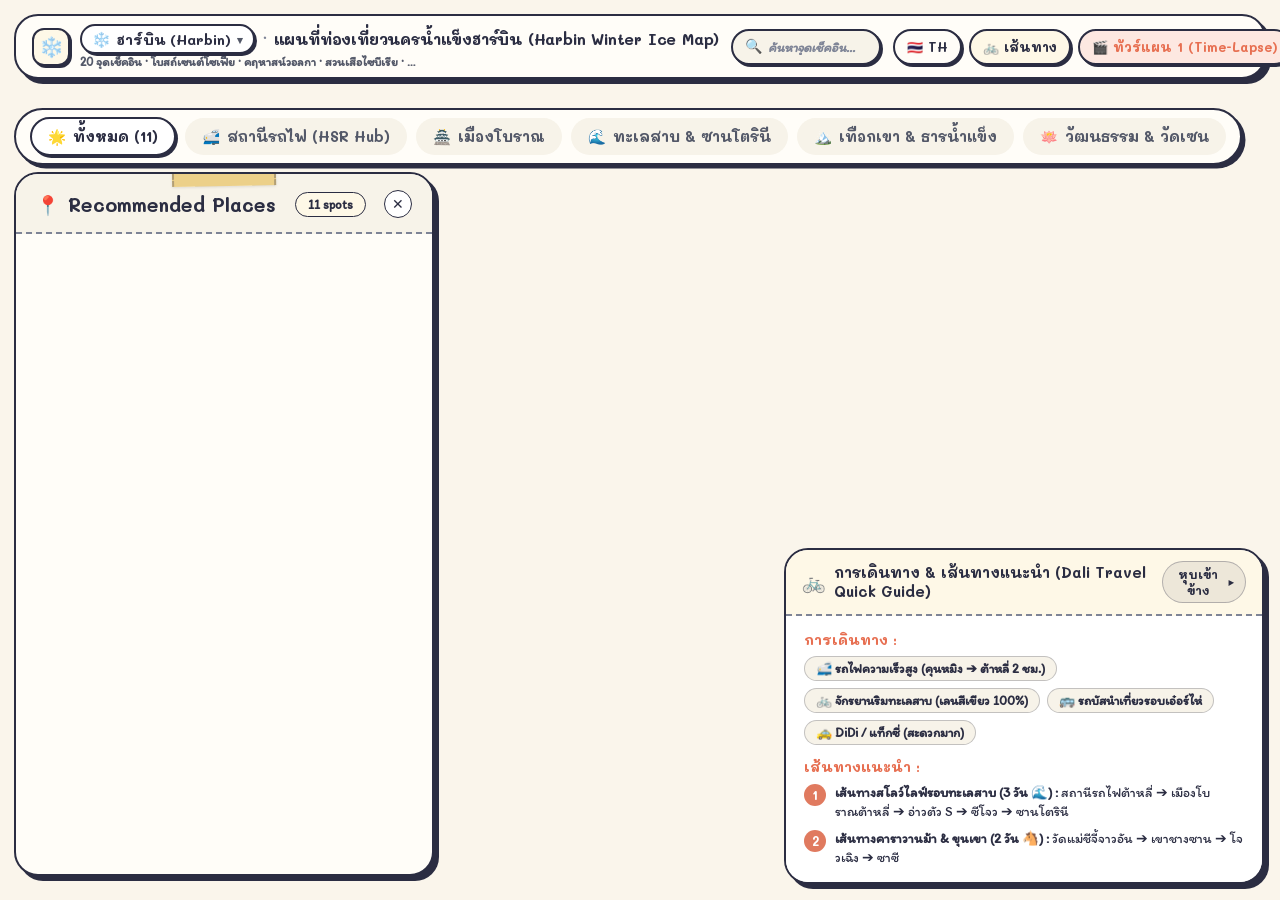
==== commit d88bc0af: "20261025" ====
--- a/Dali/index.html
+++ b/Dali/index.html
@@ -25,18 +25,25 @@
     <header class="top-navbar">
       <!-- Brand Section & City Switcher -->
       <div class="brand-section" id="brandSection">
-        <div class="brand-icon" id="brandIcon" title="คลิกเพื่อรีเซ็ตมุมมองแผนที่">🏔️</div>
+        <div class="brand-icon" id="brandIcon" title="คลิกเพื่อรีเซ็ตมุมมองแผนที่">❄️</div>
         <div class="brand-text">
           <div class="brand-header-row">
             <!-- City Switcher Dropdown -->
             <div class="city-selector-wrapper" id="citySelectorWrapper">
               <button class="city-selector-btn" id="citySelectorBtn" type="button" aria-haspopup="true" aria-expanded="false" title="เลือกเมืองท่องเที่ยว (Switch City)">
-                <span class="city-btn-icon" id="cityBtnIcon">🏔️</span>
-                <span class="city-btn-name" id="cityBtnName">ต้าหลี่ (Dali)</span>
+                <span class="city-btn-icon" id="cityBtnIcon">❄️</span>
+                <span class="city-btn-name" id="cityBtnName">ฮาร์บิน (Harbin)</span>
                 <span class="city-select-arrow">▾</span>
               </button>
               <div class="city-dropdown-menu" id="cityDropdownMenu">
-                <button class="city-dropdown-item active" data-city-id="dali">
+                <button class="city-dropdown-item active" data-city-id="harbin">
+                  <span class="city-opt-icon">❄️</span>
+                  <div class="city-opt-info">
+                    <span class="city-opt-title">ฮาร์บิน (Harbin · 哈尔滨)</span>
+                    <span class="city-opt-desc">นครน้ำแข็ง & สถาปัตยกรรมรัสเซีย (20 จุด)</span>
+                  </div>
+                </button>
+                <button class="city-dropdown-item" data-city-id="dali">
                   <span class="city-opt-icon">🏔️</span>
                   <div class="city-opt-info">
                     <span class="city-opt-title">ต้าหลี่ (Dali · 大理)</span>
@@ -60,9 +67,9 @@
               </div>
             </div>
             <span class="brand-title-divider">·</span>
-            <h1 id="appTitle">แผนที่ท่องเที่ยวต้าหลี่ (Dali Slow-Life Map)</h1>
-          </div>
-          <p id="appSubtitle">11 จุดเช็คอิน · ชุมทางรถไฟความเร็วสูง · เอ๋อร์ไห่ & ชางซาน · AMAP</p>
+            <h1 id="appTitle">แผนที่ท่องเที่ยวนครน้ำแข็งฮาร์บิน (Harbin Winter Ice Map)</h1>
+          </div>
+          <p id="appSubtitle">20 จุดเช็คอิน · โบสถ์เซนต์โซเฟีย · คฤหาสน์วอลกา · สวนเสือไซบีเรีย · AMAP</p>
         </div>
       </div>
 
@@ -396,6 +403,7 @@
   
   <!-- Data and Application Script -->
   <script src="data.js"></script>
+  <script src="harbin_data.js"></script>
   <script src="plan1_data.js"></script>
   <script src="plan1_tour.js"></script>
   <script src="app.js"></script>
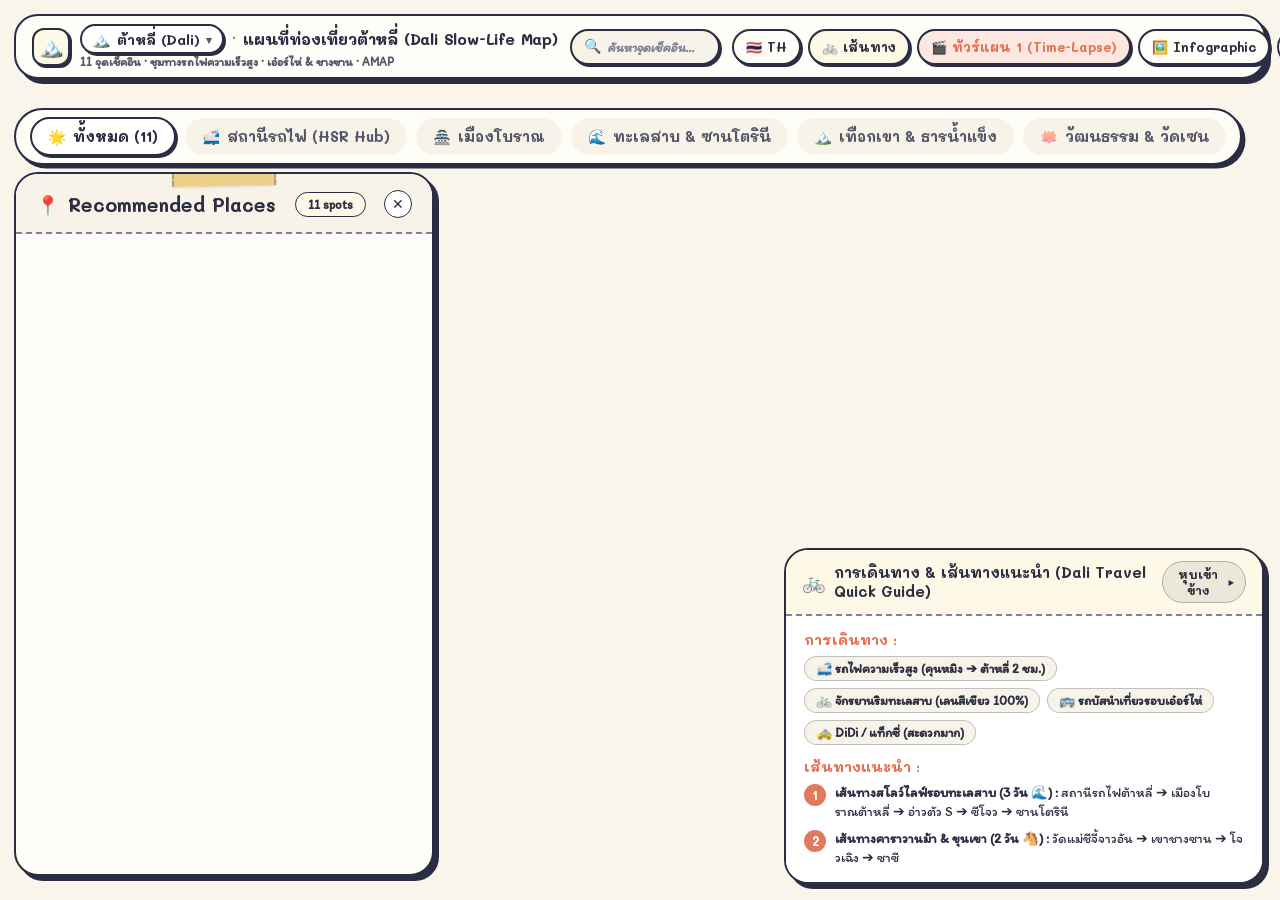
==== commit 273e8349: "harbin" ====
--- a/Dali/index.html
+++ b/Dali/index.html
@@ -25,25 +25,18 @@
     <header class="top-navbar">
       <!-- Brand Section & City Switcher -->
       <div class="brand-section" id="brandSection">
-        <div class="brand-icon" id="brandIcon" title="คลิกเพื่อรีเซ็ตมุมมองแผนที่">❄️</div>
+        <div class="brand-icon" id="brandIcon" title="คลิกเพื่อรีเซ็ตมุมมองแผนที่">🏔️</div>
         <div class="brand-text">
           <div class="brand-header-row">
             <!-- City Switcher Dropdown -->
             <div class="city-selector-wrapper" id="citySelectorWrapper">
               <button class="city-selector-btn" id="citySelectorBtn" type="button" aria-haspopup="true" aria-expanded="false" title="เลือกเมืองท่องเที่ยว (Switch City)">
-                <span class="city-btn-icon" id="cityBtnIcon">❄️</span>
-                <span class="city-btn-name" id="cityBtnName">ฮาร์บิน (Harbin)</span>
+                <span class="city-btn-icon" id="cityBtnIcon">🏔️</span>
+                <span class="city-btn-name" id="cityBtnName">ต้าหลี่ (Dali)</span>
                 <span class="city-select-arrow">▾</span>
               </button>
               <div class="city-dropdown-menu" id="cityDropdownMenu">
-                <button class="city-dropdown-item active" data-city-id="harbin">
-                  <span class="city-opt-icon">❄️</span>
-                  <div class="city-opt-info">
-                    <span class="city-opt-title">ฮาร์บิน (Harbin · 哈尔滨)</span>
-                    <span class="city-opt-desc">นครน้ำแข็ง & สถาปัตยกรรมรัสเซีย (20 จุด)</span>
-                  </div>
-                </button>
-                <button class="city-dropdown-item" data-city-id="dali">
+                <button class="city-dropdown-item active" data-city-id="dali">
                   <span class="city-opt-icon">🏔️</span>
                   <div class="city-opt-info">
                     <span class="city-opt-title">ต้าหลี่ (Dali · 大理)</span>
@@ -67,9 +60,9 @@
               </div>
             </div>
             <span class="brand-title-divider">·</span>
-            <h1 id="appTitle">แผนที่ท่องเที่ยวนครน้ำแข็งฮาร์บิน (Harbin Winter Ice Map)</h1>
-          </div>
-          <p id="appSubtitle">20 จุดเช็คอิน · โบสถ์เซนต์โซเฟีย · คฤหาสน์วอลกา · สวนเสือไซบีเรีย · AMAP</p>
+            <h1 id="appTitle">แผนที่ท่องเที่ยวต้าหลี่ (Dali Slow-Life Map)</h1>
+          </div>
+          <p id="appSubtitle">11 จุดเช็คอิน · ชุมทางรถไฟความเร็วสูง · เอ๋อร์ไห่ & ชางซาน · AMAP</p>
         </div>
       </div>
 
@@ -403,7 +396,6 @@
   
   <!-- Data and Application Script -->
   <script src="data.js"></script>
-  <script src="harbin_data.js"></script>
   <script src="plan1_data.js"></script>
   <script src="plan1_tour.js"></script>
   <script src="app.js"></script>
